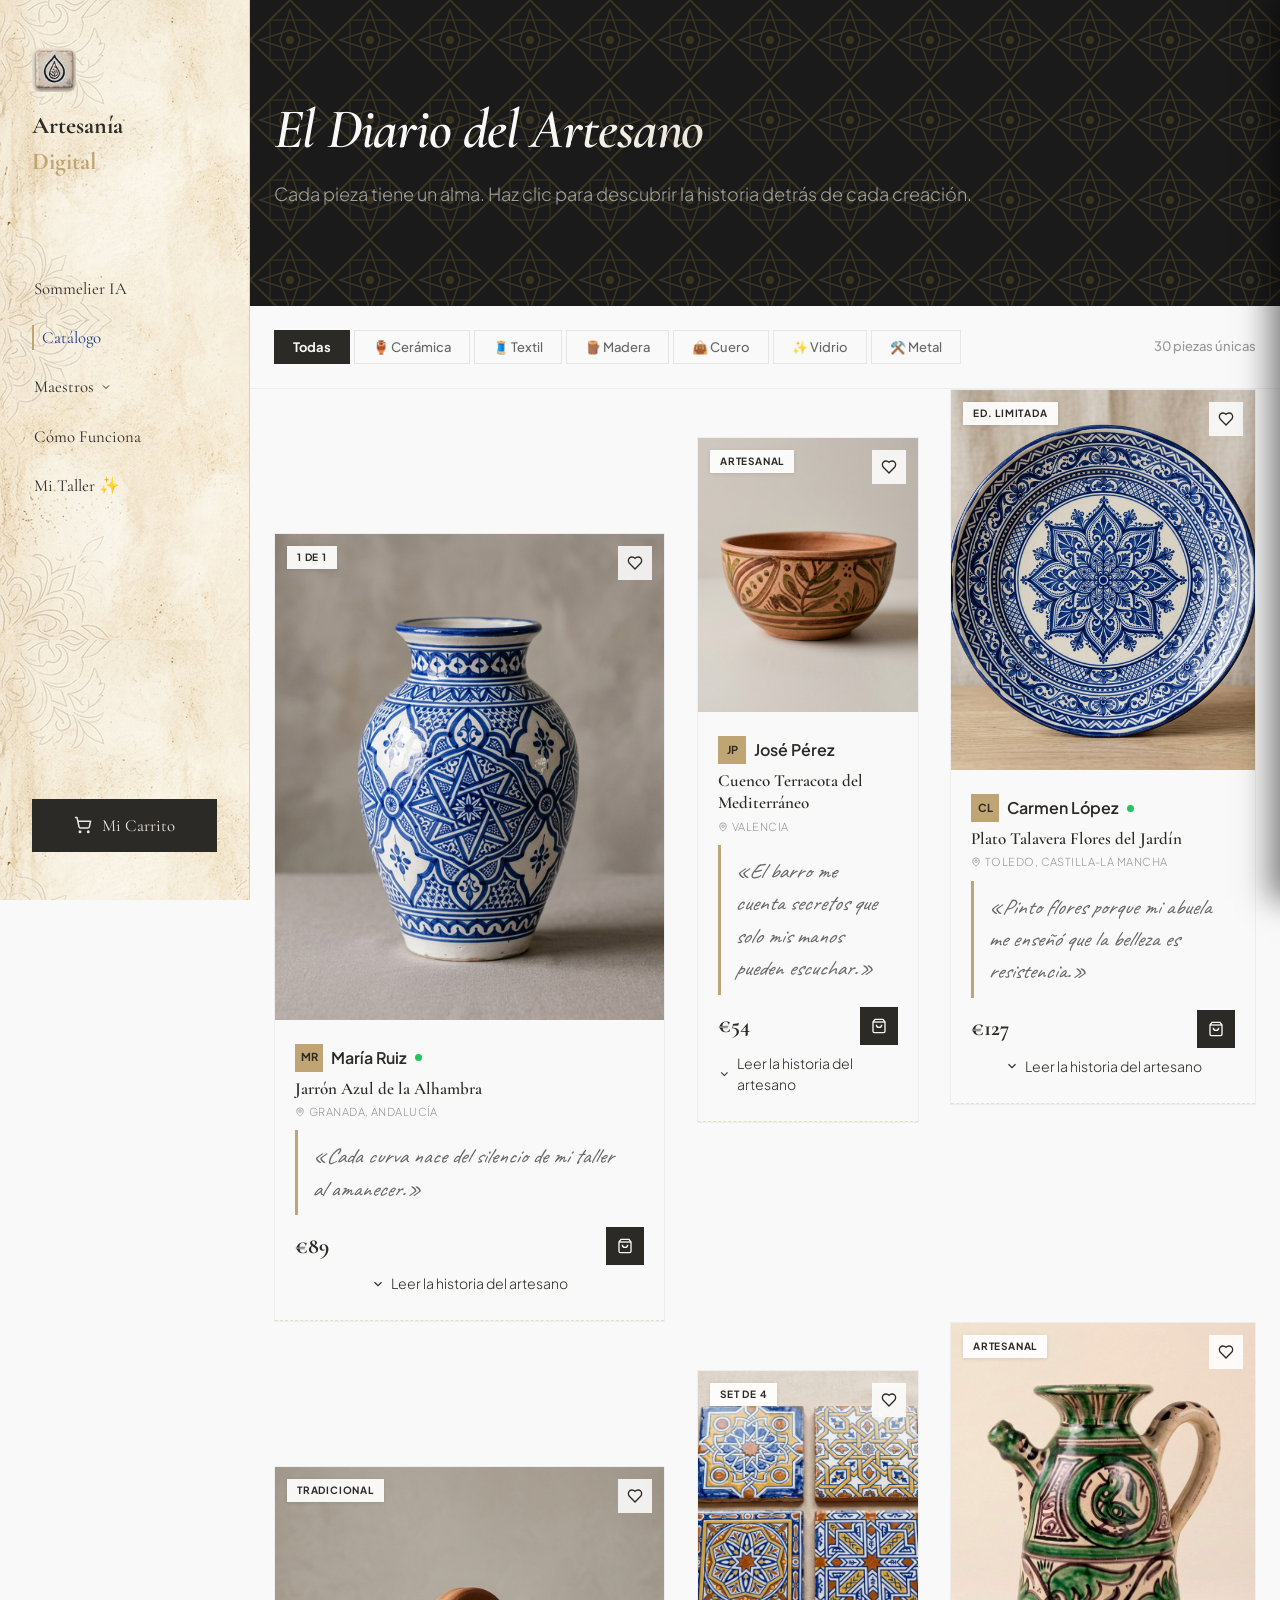
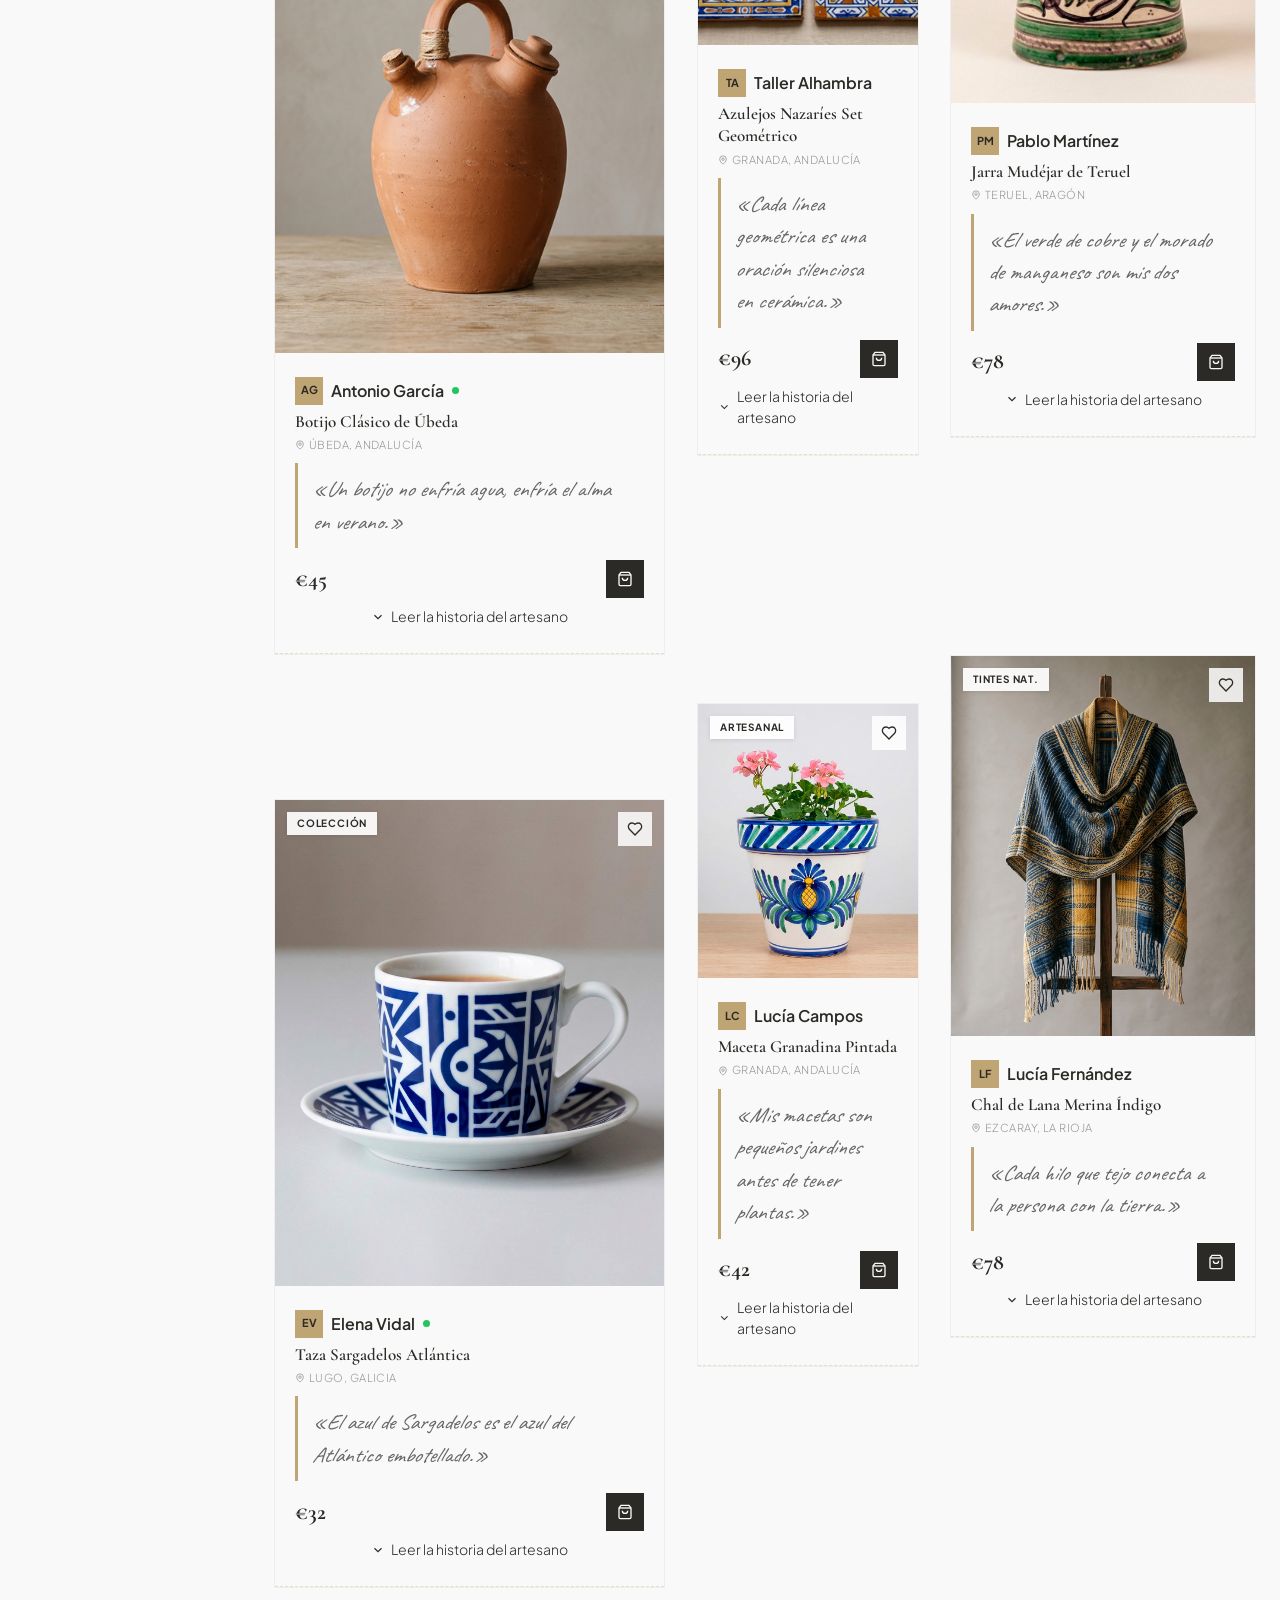
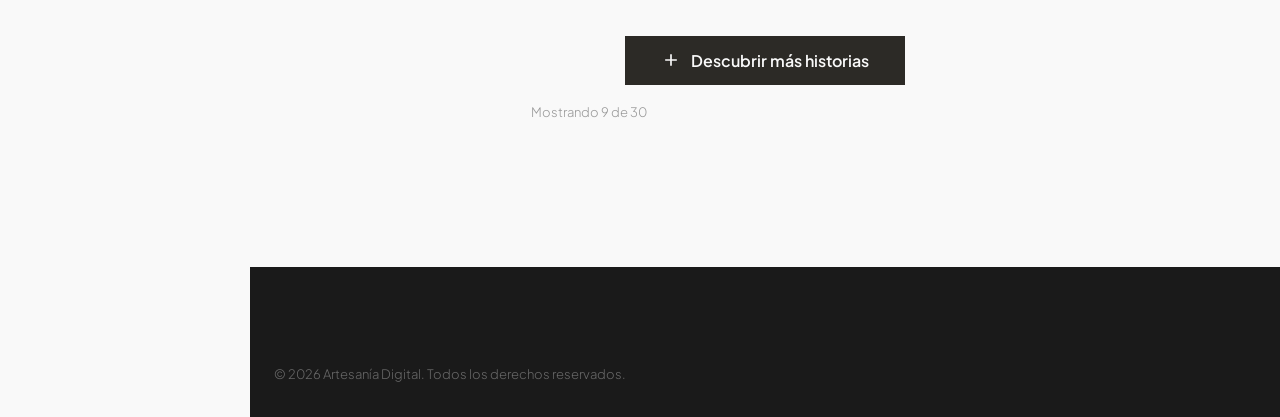
==== catalog.html @ 455beb88 "Add Artisan Dashboard, Profile Pages, and Dynamic Product Creation" ====
<!DOCTYPE html>
<html lang="es">

<head>
    <meta charset="UTF-8">
    <meta name="viewport" content="width=device-width, initial-scale=1.0">
    <title>Catálogo — Artesanía Digital | Cerámica, Textil y Artesanía Española</title>
    <meta name="description"
        content="Explora nuestra colección de artesanía española auténtica. Filtra por región, material o escenario de vida. Cada pieza es única.">
    <link rel="preconnect" href="https://fonts.googleapis.com">
    <link rel="preconnect" href="https://fonts.gstatic.com" crossorigin>
    <link
        href="https://fonts.googleapis.com/css2?family=Caveat:wght@400;500;600;700&family=Playfair+Display:ital,wght@0,400;0,600;0,700;1,400&family=Inter:wght@300;400;500;600;700&display=swap"
        rel="stylesheet">
    <link rel="stylesheet" href="styles.css">
    <link rel="stylesheet" href="catalog.css">
</head>

<body>

    <!-- SIDEBAR NAV -->
    <aside class="sidebar-nav" id="navbar">

        <a href="index.html" class="sidebar-logo" aria-label="Artesanía Digital Home">
            <span class="logo-icon">
                <img src="assets/images/logo-ceramic-tile.jpg" alt="Artesanía Digital Logo"
                    style="width: 100%; height: 100%; object-fit: cover; border-radius: 8px;">
            </span>
            <span class="logo-text">Artesanía <br><span class="logo-accent">Digital</span></span>
        </a>

        <div class="sidebar-links" id="navLinks">
            <a href="index.html#sommelier">Sommelier IA</a>
            <a href="catalog.html" class="active-link">Catálogo</a>
            <div class="sidebar-dropdown">
                <a href="index.html#maestros" onclick="this.parentElement.classList.toggle('open'); return false;">
                    Maestros
                    <svg class="dropdown-arrow" viewBox="0 0 24 24" fill="none" stroke="currentColor" stroke-width="2">
                        <polyline points="6 9 12 15 18 9" />
                    </svg>
                </a>
                <div class="sidebar-sub-links">
                    <a href="catalog.html?cat=ceramica">🏺 Cerámica</a>
                    <a href="catalog.html?cat=textil">🧶 Textil</a>
                    <a href="catalog.html?cat=madera">🪵 Madera</a>
                    <a href="catalog.html?cat=cuero">👜 Cuero</a>
                    <a href="catalog.html?cat=vidrio">🥂 Vidrio</a>
                    <a href="catalog.html?cat=metal">⚒️ Metal</a>
                    <a href="index.html#maestros">Ver Todos</a>
                </div>
            </div>
            <a href="index.html#how-it-works">Cómo Funciona</a>
            <a href="artesano.html">Mi Taller ✨</a>
        </div>

        <div class="sidebar-footer">
            <a href="#" class="nav-cta" id="cartToggleBtn">
                <svg width="18" height="18" viewBox="0 0 24 24" fill="none" stroke="currentColor" stroke-width="2"
                    stroke-linecap="round" stroke-linejoin="round">
                    <circle cx="8" cy="21" r="1"></circle>
                    <circle cx="19" cy="21" r="1"></circle>
                    <path d="M2.05 2.05h2l2.66 12.42a2 2 0 0 0 2 1.58h9.78a2 2 0 0 0 1.95-1.57l1.65-7.43H5.12"></path>
                </svg>
                <span>Mi Carrito</span>
            </a>
        </div>

        <button class="menu-toggle" id="menuToggle" aria-label="Abrir menú">
            <span></span>
            <span></span>
            <span></span>
        </button>
    </aside>

    <main class="content-wrapper">

        <!-- CATALOG HERO -->
        <section class="catalog-hero">
            <!-- Andalusian Geometric Pattern Overlay -->
            <div class="hero-pattern-overlay" aria-hidden="true"
                style="position: absolute; inset: 0; z-index: 0; opacity: 0.15; pointer-events: none;">
                <svg width="100%" height="100%" xmlns="http://www.w3.org/2000/svg">
                    <defs>
                        <pattern id="mudejarPattern" x="0" y="0" width="80" height="80" patternUnits="userSpaceOnUse">
                            <path d="M40 0 L80 40 L40 80 L0 40 Z" fill="none" stroke="#F2C94C" stroke-width="2" />
                            <path d="M20 20 L60 20 L60 60 L20 60 Z" fill="none" stroke="#F2C94C" stroke-width="1" />
                            <polygon points="40,10 50,40 40,70 30,40" fill="none" stroke="#F2C94C" stroke-width="1.5" />
                            <polygon points="10,40 40,50 70,40 40,30" fill="none" stroke="#F2C94C" stroke-width="1.5" />
                            <circle cx="40" cy="40" r="4" fill="#F2C94C" />
                        </pattern>
                    </defs>
                    <rect width="100%" height="100%" fill="url(#mudejarPattern)" />
                </svg>
            </div>
            <div class="container" style="position: relative; z-index: 1;">
                <h1 class="animated-gradient-text">El Diario del <span class="text-accent">Artesano</span></h1>
                <p class="catalog-hero-sub">Cada pieza tiene un alma. Haz clic para descubrir la historia detrás de cada
                    creación.</p>
            </div>
        </section>

        <!-- FILTER BAR -->
        <section class="filter-section">
            <div class="container">
                <div class="filter-bar" id="filterBar">
                    <div class="filter-chips" id="filterChips">
                        <button class="filter-chip active" data-filter="all">Todas</button>
                        <button class="filter-chip" data-filter="ceramica">🏺 Cerámica</button>
                        <button class="filter-chip" data-filter="textil">🧵 Textil</button>
                        <button class="filter-chip" data-filter="madera">🪵 Madera</button>
                        <button class="filter-chip" data-filter="cuero">👜 Cuero</button>
                        <button class="filter-chip" data-filter="vidrio">✨ Vidrio</button>
                        <button class="filter-chip" data-filter="metal">⚒️ Metal</button>
                    </div>
                    <div class="result-count" id="resultCount">30 piezas únicas</div>
                </div>
            </div>
        </section>

        <!-- JOURNAL GRID -->
        <section class="journal-section">
            <div class="container">
                <div class="journal-grid" id="journalGrid">
                    <!-- Cards are injected by catalog.js -->
                </div>

                <!-- LOAD MORE -->
                <div class="load-more-wrap" id="loadMoreWrap">
                    <button class="load-more-btn" id="loadMoreBtn">
                        <svg width="20" height="20" viewBox="0 0 24 24" fill="none" stroke="currentColor"
                            stroke-width="2">
                            <path d="M12 5v14M5 12h14" />
                        </svg>
                        Descubrir más historias
                    </button>
                    <p class="load-more-count" id="loadMoreCount">Mostrando 9 de 30</p>
                </div>
            </div>
        </section>

        <!-- FOOTER -->
        <footer class="footer">
            <div class="container">
                <div class="footer-bottom" style="padding-top:0; border-top:none;">
                    <p>&copy; 2026 Artesanía Digital. Todos los derechos reservados.</p>
                </div>
        </footer>

    </main>

    <!-- ============================================================
       CART SIDE DRAWER ("La Galería Personal")
       ============================================================ -->
    <div class="cart-overlay" id="cartOverlay"></div>
    <aside class="cart-drawer" id="cartDrawer" aria-label="Mi Colección">
        <div class="cart-header">
            <h2>Mi Colección</h2>
            <button class="cart-close" id="cartClose" aria-label="Cerrar carrito">&times;</button>
        </div>

        <div class="cart-body">
            <ul class="cart-items" id="cartItems">
                <!-- Items injected here -->
            </ul>
        </div>

        <div class="cart-footer">
            <div class="ia-recommendation" id="cartIA">
                <span class="ia-placeholder">Sommelier IA analiza tu colección...</span>
            </div>
            <button class="btn btn-marble marble-dark btn-checkout">
                Finalizar Selección
            </button>
        </div>
    </aside>

    <script src="data.js"></script>
    <script src="script.js"></script>
    <script src="catalog.js"></script>
    <script src="cart.js"></script>
</body>

</html>
---- styles.css ----
/* ============================================================
   ARTESANÍA DIGITAL — Design System (UI/UX Pro Max Methodology)
   Style: Luxury/Premium + Glassmorphism
   Colors: E-commerce Luxury (#1C1917 + #CA8A04 Gold)
   Typography: Playfair Display (Headings) + Inter (Body)
   ============================================================ */

/* --- Google Fonts Import --- */
@import url('https://fonts.googleapis.com/css2?family=Cormorant+Garamond:wght@400;600;700&family=Plus+Jakarta+Sans:wght@300;400;500;600&display=swap');

/* --- Design System Variables --- */
:root {
  /* Colors — Albero & Digital Palette */
  --color-primary: #2C2A26;
  /* Deep Charcoal */
  --color-primary-light: #3D3A35;
  --color-secondary: #E5E5E5;
  /* Stone Grey equivalent */
  --color-accent: #BFA573;
  /* Albero Gold */
  --color-accent-hover: #A88F5E;
  --color-accent-light: rgba(191, 165, 115, 0.15);
  --color-bg: #F9F9F9;
  /* Cloud White */
  --color-bg-warm: #F4F1EA;
  --color-bg-sidebar: #EBE6DC;
  --color-bg-dark: #1A1A1A;
  --color-text: #1A1A1A;
  --color-text-muted: #666666;
  --color-text-light: #999999;
  --color-text-on-dark: #F9F9F9;
  --color-border: #E5E5E5;
  --color-border-light: #EEEEEE;
  --color-success: #059669;
  --color-error: #DC2626;

  /* Glassmorphism Tokens */
  --glass-bg: rgba(255, 255, 255, 0.75);
  --glass-bg-dark: rgba(28, 25, 23, 0.85);
  --glass-blur: 20px;
  --glass-border: 1px solid rgba(255, 255, 255, 0.25);

  /* Typography — Dialog of Eras */
  --font-heading: 'Cormorant Garamond', serif;
  --font-body: 'Plus Jakarta Sans', sans-serif;
  --font-script: 'Caveat', cursive;

  /* Spacing Scale (8px base) */
  --space-xs: 0.25rem;
  /* 4px */
  --space-sm: 0.5rem;
  /* 8px */
  --space-md: 1rem;
  /* 16px */
  --space-lg: 1.5rem;
  /* 24px */
  --space-xl: 2rem;
  /* 32px */
  --space-2xl: 3rem;
  /* 48px */
  --space-3xl: 4rem;
  /* 64px */
  --space-4xl: 6rem;
  /* 96px */

  /* Border Radius - Sharp Corners */
  --radius-sm: 0;
  --radius-md: 0;
  --radius-lg: 0;
  --radius-xl: 0;
  --radius-full: 0;

  /* Shadows - Levitation */
  --shadow-sm: 0 4px 10px rgba(0, 0, 0, 0.02);
  --shadow-md: 0 10px 30px rgba(0, 0, 0, 0.05);
  --shadow-lg: 0 20px 50px rgba(0, 0, 0, 0.08);
  /* Cloud levitation */
  --shadow-xl: 0 30px 80px rgba(0, 0, 0, 0.12);
  --shadow-gold: 0 10px 30px rgba(242, 201, 76, 0.2);

  /* Transitions — UUPM: 150-300ms */
  --transition-fast: 150ms cubic-bezier(0.4, 0, 0.2, 1);
  --transition-base: 250ms cubic-bezier(0.4, 0, 0.2, 1);
  --transition-slow: 400ms cubic-bezier(0.4, 0, 0.2, 1);

  /* Z-Index Scale — UUPM: 10, 20, 30, 50 */
  --z-base: 1;
  --z-dropdown: 10;
  --z-sticky: 20;
  --z-overlay: 30;
  --z-modal: 50;

  /* Layout */
  --max-width: 1400px;
  /* Wider for asymmetrical grids */
  --sidebar-width: 250px;
  --navbar-height: 0px;
  /* Switched to sidebar */
}

/* --- CSS Reset & Base --- */
*,
*::before,
*::after {
  margin: 0;
  padding: 0;
  box-sizing: border-box;
}

html {
  scroll-behavior: smooth;
  -webkit-text-size-adjust: 100%;
  font-size: 16px;
}

body {
  font-family: var(--font-body);
  font-weight: 300;
  /* Light text weight */
  line-height: 1.5;
  color: var(--color-text);
  background-color: var(--color-bg);
  -webkit-font-smoothing: antialiased;
  -moz-osx-font-smoothing: grayscale;
  overflow-x: hidden;

  /* Sidebar grid structure */
  display: grid;
  grid-template-columns: var(--sidebar-width) 1fr;
  min-height: 100vh;
}

@media (max-width: 1024px) {
  body {
    display: block;
    /* Stack on mobile, remove grid */
  }
}

img {
  max-width: 100%;
  height: auto;
  display: block;
}

a {
  text-decoration: none;
  color: inherit;
  transition: color var(--transition-fast);
}

button {
  cursor: pointer;
  border: none;
  background: none;
  font-family: inherit;
  font-size: inherit;
}

ul,
ol {
  list-style: none;
}

/* --- Typography Hierarchy --- */
h1,
h2,
h3,
h4,
h5,
h6 {
  font-family: var(--font-heading);
  font-weight: 600;
  line-height: 1.2;
  color: var(--color-primary);
}

h1 {
  font-size: clamp(2.5rem, 5vw + 1rem, 4.5rem);
  letter-spacing: -0.02em;
}

h2 {
  font-size: clamp(1.875rem, 3vw + 0.5rem, 3rem);
  letter-spacing: -0.01em;
}

h3 {
  font-size: clamp(1.25rem, 2vw + 0.25rem, 1.75rem);
}

h4 {
  font-size: 1.25rem;
}

p {
  line-height: 1.7;
  max-width: 70ch;
  /* UUPM: Limit to 65-75 characters per line */
}

.text-muted {
  color: var(--color-text-muted);
}

.text-accent {
  color: var(--color-accent);
}

/* --- Utility Classes --- */
.container {
  width: 100%;
  max-width: var(--max-width);
  margin: 0 auto;
  padding: 0 var(--space-lg);
}

.section {
  padding: var(--space-4xl) 0;
}

.section-header {
  text-align: center;
  margin-bottom: var(--space-3xl);
}

.section-header h2 {
  margin-bottom: var(--space-md);
}

.section-header p {
  margin: 0 auto;
  color: var(--color-text-muted);
  font-size: 1.125rem;
}

.gold-line {
  display: block;
  width: 60px;
  height: 3px;
  background: linear-gradient(90deg, var(--color-accent), var(--color-accent-hover));
  margin: var(--space-md) auto;
  border-radius: var(--radius-full);
}

/* ============================================================
   SIDEBAR NAV — Vertical Layout + Azulejo Pattern
   ============================================================ */
.sidebar-nav {
  position: sticky;
  top: 0;
  height: 100vh;
  z-index: var(--z-sticky);
  background: #EDE8DF url('assets/images/sidebar-bg-notline.png') repeat left top;
  background-size: auto;
  /* natural tile size without stretching */
  border-right: 1px solid #D8D0C4;
  padding: var(--space-2xl) var(--space-xl);
  display: flex;
  flex-direction: column;
  align-items: flex-start;
  overflow-y: auto;
  overflow-x: hidden;
}

@media (max-width: 1024px) {
  .sidebar-nav {
    position: relative;
    height: auto;
    width: 100%;
    border-right: none;
    border-bottom: 1px solid var(--color-border);
    flex-direction: row;
    align-items: center;
    justify-content: space-between;
    padding: var(--space-md) var(--space-xl);
    z-index: var(--z-sticky);
  }
}

.content-wrapper {
  /* No margin needed because body uses CSS Grid */
  padding: 0;
  width: 100%;
}


.sidebar-logo {
  display: flex;
  flex-direction: column;
  align-items: flex-start;
  gap: var(--space-md);
  font-family: var(--font-heading);
  font-size: 1.5rem;
  font-weight: 700;
  color: var(--color-primary);
  margin-bottom: var(--space-4xl);
  text-decoration: none;
  z-index: 2;
}

.sidebar-logo .logo-icon {
  display: flex-shrink-0;
  width: 44px;
  height: 44px;
  display: flex;
  align-items: center;
  justify-content: center;
  color: var(--color-primary);
}

.sidebar-logo .logo-accent {
  color: var(--color-accent);
}

.sidebar-links {
  display: flex;
  flex-direction: column;
  gap: var(--space-lg);
  width: 100%;
  flex: 1;
  z-index: 2;
}

@media (max-width: 1024px) {
  .sidebar-logo {
    margin-bottom: 0;
    flex-direction: row;
    align-items: center;
    font-size: 1.25rem;
  }

  .sidebar-logo .logo-icon {
    width: 36px;
    height: 36px;
  }

  .sidebar-logo .logo-text br {
    display: none;
  }

  .sidebar-links {
    display: none;
    /* Hide on mobile initially */
  }

  .sidebar-footer {
    display: none;
    /* Hide on mobile initially */
  }
}

.sidebar-links a {
  font-family: var(--font-heading);
  font-size: 1.05rem;
  font-weight: 400;
  color: #2C2A26;
  text-decoration: none;
  transition: color var(--transition-base), padding-left var(--transition-fast);
  padding-left: 0;
  border-left: 2px solid transparent;
}

.sidebar-links a:hover,
.sidebar-links a.active-link {
  color: var(--color-primary);
  padding-left: var(--space-sm);
  border-left-color: var(--color-accent);
}

.sidebar-footer {
  width: 100%;
  margin-top: var(--space-2xl);
  z-index: 2;
}

/* Nav CTA */
.nav-cta {
  display: flex !important;
  align-items: center;
  justify-content: center;
  gap: 10px;
  background: #2C2A26 !important;
  color: #EDE8DF !important;
  padding: 14px 22px !important;
  font-family: var(--font-heading);
  font-weight: 400;
  font-size: 1.05rem;
  width: 100%;
  border-radius: 0 !important;
  border: none;
  transition: background var(--transition-fast) !important;
}

.nav-cta:hover {
  background: #3D3A35 !important;
}

/* Mobile Menu Toggle */
.menu-toggle {
  display: none;
  flex-direction: column;
  gap: 5px;
  cursor: pointer;
  padding: var(--space-sm);
}

.menu-toggle span {
  display: block;
  width: 24px;
  height: 2px;
  background: var(--color-primary);
  border-radius: var(--radius-full);
  transition: transform var(--transition-fast), opacity var(--transition-fast);
}

/* ============================================================
   HERO SECTION — Immersive & Premium
   ============================================================ */
.hero {
  position: relative;
  min-height: 100vh;
  display: flex;
  align-items: center;
  justify-content: center;
  overflow: hidden;
  /* Remove old navbar padding */
  padding-top: var(--space-4xl);
  padding-bottom: var(--space-4xl);
}

.hero-bg {
  position: absolute;
  inset: 0;
  z-index: -2;
}

.hero-bg img {
  width: 100%;
  height: 100%;
  object-fit: cover;
  filter: brightness(0.35);
}

.hero-overlay {
  position: absolute;
  inset: 0;
  z-index: -1;
  background: linear-gradient(160deg,
      rgba(12, 10, 9, 0.7) 0%,
      rgba(28, 25, 23, 0.4) 50%,
      rgba(202, 138, 4, 0.15) 100%);
}

.hero-content {
  text-align: center;
  max-width: 800px;
  padding: 0 var(--space-lg);
  animation: heroFadeIn 1.2s ease-out;
}

.hero-badge {
  display: inline-flex;
  align-items: center;
  gap: var(--space-sm);
  background: rgba(191, 165, 115, 0.85);
  border: 1px solid rgba(191, 165, 115, 0.6);
  color: #1A1A1A;
  padding: 6px 16px;
  border-radius: 0;
  font-family: var(--font-heading);
  font-size: 0.8125rem;
  font-weight: 600;
  text-transform: uppercase;
  letter-spacing: 0.08em;
  margin-bottom: var(--space-xl);
  backdrop-filter: blur(8px);
}

.hero-badge svg {
  width: 12px;
  height: 12px;
  color: #1A1A1A;
}

.hero h1 {
  color: var(--color-text-on-dark);
  margin-bottom: var(--space-lg);
  font-style: italic;
}

.hero h1 .accent {
  color: var(--color-accent);
  font-style: italic;
  font-weight: 700;
}

.hero-subtitle {
  color: rgba(250, 250, 249, 0.75);
  font-family: var(--font-heading);
  font-size: 1.2rem;
  font-weight: 400;
  max-width: 600px;
  margin: 0 auto var(--space-2xl);
  line-height: 1.7;
}

.hero-actions {
  display: flex;
  align-items: center;
  justify-content: center;
  gap: var(--space-md);
  flex-wrap: wrap;
}

/* Buttons */
.btn {
  display: inline-flex;
  align-items: center;
  gap: var(--space-sm);
  font-family: var(--font-body);
  font-weight: 600;
  font-size: 1rem;
  padding: var(--space-md) var(--space-xl);
  border-radius: 0;
  transition: all var(--transition-base);
  cursor: pointer;
  border: none;
  min-height: 48px;
  /* UUPM: 44px+ touch targets */
}

.btn svg {
  width: 20px;
  height: 20px;
  transition: transform var(--transition-fast);
}

.btn-primary {
  background: linear-gradient(135deg, #C9A96E, #B8953E);
  color: #1A1A1A;
  font-family: var(--font-heading);
  box-shadow: 0 6px 20px rgba(191, 165, 115, 0.35);
  border: 1px solid rgba(191, 165, 115, 0.5);
}

.btn-primary:hover {
  transform: translateY(-2px);
  box-shadow: 0 10px 30px rgba(191, 165, 115, 0.45);
}

.btn-primary:hover svg {
  transform: translateX(3px);
}

.btn-outline {
  background: transparent;
  color: #FAFAF9;
  font-family: var(--font-heading);
  border: 1.5px solid rgba(250, 250, 249, 0.35);
  backdrop-filter: blur(4px);
}

.btn-outline:hover {
  background: rgba(250, 250, 249, 0.08);
  border-color: rgba(250, 250, 249, 0.6);
  transform: translateY(-2px);
}

.btn-dark {
  background: var(--color-primary);
  color: var(--color-text-on-dark);
}

.btn-dark:hover {
  background: var(--color-primary-light);
  transform: translateY(-2px);
  box-shadow: var(--shadow-lg);
}

/* Hero scroll indicator */
.hero-scroll {
  position: absolute;
  bottom: var(--space-xl);
  left: 50%;
  transform: translateX(-50%);
  display: flex;
  flex-direction: column;
  align-items: center;
  gap: var(--space-sm);
  z-index: 10;
}

.hero-scroll-label {
  color: rgba(255, 255, 255, 0.7);
  font-family: var(--font-heading);
  font-size: 0.8rem;
  font-weight: 600;
  text-transform: uppercase;
  letter-spacing: 0.15em;
  border: 1px solid rgba(255, 255, 255, 0.25);
  padding: 6px 18px;
  background: rgba(0, 0, 0, 0.25);
  backdrop-filter: blur(4px);
}

.hero-scroll .scroll-line {
  width: 1px;
  height: 30px;
  background: linear-gradient(to bottom, rgba(191, 165, 115, 0.6), transparent);
}

@keyframes heroFadeIn {
  from {
    opacity: 0;
    transform: translateY(30px);
  }

  to {
    opacity: 1;
    transform: translateY(0);
  }
}

@keyframes bounceDown {

  0%,
  100% {
    transform: translateX(-50%) translateY(0);
  }

  50% {
    transform: translateX(-50%) translateY(8px);
  }
}

/* ============================================================
   AI SOMMELIER SECTION — The Magic Search
   ============================================================ */
.sommelier {
  background: var(--color-bg-dark);
  position: relative;
  overflow: hidden;
}

.sommelier::before {
  content: '';
  position: absolute;
  top: -200px;
  right: -200px;
  width: 600px;
  height: 600px;
  background: radial-gradient(circle, rgba(202, 138, 4, 0.08) 0%, transparent 70%);
  pointer-events: none;
}

.sommelier .section-header h2 {
  color: var(--color-text-on-dark);
}

.sommelier .section-header p {
  color: rgba(250, 250, 249, 0.6);
}

.sommelier .gold-line {
  background: linear-gradient(90deg, var(--color-accent), transparent);
}

.sommelier-demo {
  max-width: 700px;
  margin: 0 auto;
}

.chat-container {
  background: var(--glass-bg-dark);
  backdrop-filter: blur(var(--glass-blur));
  -webkit-backdrop-filter: blur(var(--glass-blur));
  border: 1px solid rgba(255, 255, 255, 0.08);
  border-radius: 0;
  padding: var(--space-xl);
  box-shadow: var(--shadow-xl);
}

.chat-messages {
  min-height: 220px;
  margin-bottom: var(--space-lg);
  display: flex;
  flex-direction: column;
  gap: var(--space-md);
}

.chat-message {
  display: flex;
  gap: var(--space-md);
  align-items: flex-start;
  opacity: 0;
  transform: translateY(10px);
  animation: chatMsgIn 0.5s ease-out forwards;
}

.chat-message:nth-child(2) {
  animation-delay: 0.8s;
}

.chat-message:nth-child(3) {
  animation-delay: 1.6s;
}

.chat-avatar {
  width: 36px;
  height: 36px;
  border-radius: 0;
  display: flex;
  align-items: center;
  justify-content: center;
  flex-shrink: 0;
  font-size: 0.8125rem;
  font-weight: 700;
}

.chat-avatar.user {
  background: rgba(202, 138, 4, 0.2);
  color: var(--color-accent);
}

.chat-avatar.ai {
  background: linear-gradient(135deg, var(--color-accent), #D4A017);
  color: var(--color-primary);
}

.chat-bubble {
  background: rgba(255, 255, 255, 0.06);
  border: 1px solid rgba(255, 255, 255, 0.08);
  border-radius: 0;
  padding: var(--space-md) var(--space-lg);
  color: rgba(250, 250, 249, 0.9);
  font-size: 0.9375rem;
  line-height: 1.6;
  max-width: 85%;
}

.chat-bubble.ai-response {
  background: rgba(202, 138, 4, 0.08);
  border-color: rgba(202, 138, 4, 0.15);
}

.chat-input-group {
  display: flex;
  gap: var(--space-sm);
  background: rgba(255, 255, 255, 0.06);
  border: 1px solid rgba(255, 255, 255, 0.1);
  border-radius: 0;
  padding: var(--space-xs);
  transition: border-color var(--transition-fast);
}

.chat-input-group:focus-within {
  border-color: rgba(202, 138, 4, 0.4);
}

.chat-input {
  flex: 1;
  background: none;
  border: none;
  outline: none;
  color: var(--color-text-on-dark);
  font-family: var(--font-body);
  font-size: 0.9375rem;
  padding: var(--space-md) var(--space-md);
}

.chat-input::placeholder {
  color: rgba(250, 250, 249, 0.35);
}

.chat-send {
  background: linear-gradient(135deg, var(--color-accent), #D4A017);
  color: var(--color-primary);
  width: 48px;
  height: 48px;
  border-radius: 0;
  display: flex;
  align-items: center;
  justify-content: center;
  transition: transform var(--transition-fast), box-shadow var(--transition-fast);
  flex-shrink: 0;
}

.chat-send:hover {
  transform: scale(1.05);
  box-shadow: var(--shadow-gold);
}

.chat-send svg {
  width: 20px;
  height: 20px;
}

@keyframes chatMsgIn {
  to {
    opacity: 1;
    transform: translateY(0);
  }
}

/* Sommelier Suggestions */
.sommelier-suggestions {
  display: flex;
  flex-wrap: wrap;
  gap: var(--space-sm);
  margin-top: var(--space-lg);
  justify-content: center;
}

.suggestion-chip {
  background: rgba(255, 255, 255, 0.06);
  border: 1px solid rgba(255, 255, 255, 0.1);
  color: rgba(250, 250, 249, 0.7);
  padding: var(--space-sm) var(--space-md);
  border-radius: 0;
  font-size: 0.8125rem;
  cursor: pointer;
  transition: all var(--transition-fast);
}

.suggestion-chip:hover {
  background: rgba(202, 138, 4, 0.15);
  border-color: rgba(202, 138, 4, 0.3);
  color: var(--color-accent);
}

/* ============================================================
   CATALOG / PRODUCTS SECTION
   ============================================================ */
.catalog {
  background: var(--color-bg);
}

.catalog-grid {
  display: grid;
  grid-template-columns: repeat(12, 1fr);
  gap: var(--space-2xl) var(--space-xl);
  align-items: start;
}

.product-card {
  background: #fff;
  border-radius: 0;
  overflow: hidden;
  border: 1px solid var(--color-border-light);
  transition: transform var(--transition-base), box-shadow var(--transition-base);
  cursor: pointer;
  /* Asymmetric spanning logic: baseline spanning */
  grid-column: span 4;
}

/* Create asymmetrical overlaps and alignments for the grid */
.product-card:nth-child(3n + 1) {
  grid-column: span 5;
  margin-top: var(--space-4xl);
  /* push down */
}

.product-card:nth-child(3n + 2) {
  grid-column: span 3;
}

.product-card:nth-child(3n) {
  grid-column: span 4;
  margin-top: calc(var(--space-4xl) * -0.5);
  /* pull up slightly to overlap implicitly by alignment */
}

@media (max-width: 1024px) {

  .product-card,
  .product-card:nth-child(3n + 1),
  .product-card:nth-child(3n + 2),
  .product-card:nth-child(3n) {
    grid-column: span 6;
    margin-top: 0;
  }
}

@media (max-width: 768px) {

  .product-card,
  .product-card:nth-child(3n + 1),
  .product-card:nth-child(3n + 2),
  .product-card:nth-child(3n) {
    grid-column: span 12;
  }
}

.product-card:hover {
  transform: translateY(-8px);
  box-shadow: var(--shadow-xl);
}

.product-card-image {
  position: relative;
  width: 100%;
  aspect-ratio: 4/5;
  overflow: hidden;
  background: var(--color-bg-warm);
}

.product-card-image img {
  width: 100%;
  height: 100%;
  object-fit: cover;
  transition: transform var(--transition-slow);
}

.product-card:hover .product-card-image img {
  transform: scale(1.05);
}

.product-badge {
  position: absolute;
  top: var(--space-md);
  left: var(--space-md);
  background: var(--glass-bg);
  backdrop-filter: blur(10px);
  -webkit-backdrop-filter: blur(10px);
  padding: var(--space-xs) var(--space-sm);
  border-radius: 0;
  font-size: 0.75rem;
  font-weight: 600;
  color: var(--color-primary);
  border: 1px solid rgba(255, 255, 255, 0.3);
}

.product-wishlist {
  position: absolute;
  top: var(--space-md);
  right: var(--space-md);
  width: 40px;
  height: 40px;
  background: var(--glass-bg);
  backdrop-filter: blur(10px);
  -webkit-backdrop-filter: blur(10px);
  border: 1px solid rgba(255, 255, 255, 0.3);
  border-radius: 0;
  display: flex;
  align-items: center;
  justify-content: center;
  cursor: pointer;
  transition: all var(--transition-fast);
}

.product-wishlist:hover {
  background: var(--color-accent);
}

.product-wishlist:hover svg {
  color: white;
}

.product-wishlist svg {
  width: 18px;
  height: 18px;
  color: var(--color-primary);
  transition: color var(--transition-fast);
}

.product-card-body {
  padding: var(--space-lg);
}

.product-artisan {
  display: flex;
  align-items: center;
  gap: var(--space-sm);
  margin-bottom: var(--space-sm);
}

.product-artisan-avatar {
  width: 24px;
  height: 24px;
  border-radius: 0;
  background: var(--color-accent);
  display: flex;
  align-items: center;
  justify-content: center;
  font-size: 0.625rem;
  color: var(--color-primary);
  font-weight: 700;
}

.product-artisan-name {
  font-family: var(--font-script);
  font-size: 1.25rem;
  font-weight: 500;
  color: var(--color-text-muted);
}

.product-artisan-verified {
  width: 14px;
  height: 14px;
  color: var(--color-accent);
}

.product-card h3 {
  font-size: 1.125rem;
  margin-bottom: var(--space-xs);
  line-height: 1.3;
}

.product-region {
  display: flex;
  align-items: center;
  gap: var(--space-xs);
  font-size: 0.8125rem;
  color: var(--color-text-muted);
  margin-bottom: var(--space-md);
}

.product-region svg {
  width: 14px;
  height: 14px;
  color: var(--color-accent);
}

.product-card-footer {
  display: flex;
  align-items: center;
  justify-content: space-between;
  padding-top: var(--space-md);
  border-top: 1px solid var(--color-border-light);
}

.product-price {
  font-family: var(--font-heading);
  font-size: 1.375rem;
  font-weight: 700;
  color: var(--color-primary);
}

.product-price .currency {
  font-size: 0.875rem;
  font-weight: 500;
  color: var(--color-text-muted);
}

.btn-add-cart {
  background: var(--color-primary);
  color: var(--color-text-on-dark);
  padding: var(--space-sm) var(--space-md);
  border-radius: 0;
  font-size: 0.8125rem;
  font-weight: 600;
  display: flex;
  align-items: center;
  gap: var(--space-xs);
  transition: all var(--transition-fast);
  min-height: 44px;
  cursor: pointer;
}

.btn-add-cart:hover {
  background: var(--color-accent);
  color: var(--color-primary);
  box-shadow: var(--shadow-gold);
}

.btn-add-cart svg {
  width: 16px;
  height: 16px;
}

/* ============================================================
   ARTISANS / MAKERS SECTION
   ============================================================ */
.artisans {
  background: var(--color-bg-warm);
  position: relative;
}

.artisans-grid {
  display: grid;
  grid-template-columns: 1fr 1fr;
  gap: var(--space-3xl);
  align-items: center;
}

.artisans-image {
  position: relative;
  border-radius: 0;
  overflow: hidden;
  box-shadow: var(--shadow-xl);
}

.artisans-image img {
  width: 100%;
  height: 500px;
  object-fit: cover;
}

.artisans-image-overlay {
  position: absolute;
  bottom: 0;
  left: 0;
  right: 0;
  padding: var(--space-xl);
  background: linear-gradient(to top, rgba(12, 10, 9, 0.8), transparent);
}

.artisans-image-overlay p {
  color: rgba(250, 250, 249, 0.9);
  font-style: italic;
  font-family: var(--font-heading);
  font-size: 1.125rem;
}

.artisans-content h2 {
  margin-bottom: var(--space-lg);
}

.artisans-content .gold-line {
  margin: var(--space-md) 0;
}

.artisans-content>p {
  color: var(--color-text-muted);
  font-size: 1.0625rem;
  margin-bottom: var(--space-2xl);
}

.artisan-features {
  display: flex;
  flex-direction: column;
  gap: var(--space-lg);
  margin-bottom: var(--space-2xl);
}

.feature-item {
  display: flex;
  gap: var(--space-md);
  align-items: flex-start;
}

.feature-icon {
  width: 48px;
  height: 48px;
  background: rgba(202, 138, 4, 0.1);
  border-radius: var(--radius-md);
  display: flex;
  align-items: center;
  justify-content: center;
  flex-shrink: 0;
}

.feature-icon svg {
  width: 24px;
  height: 24px;
  color: var(--color-accent);
}

.feature-text h4 {
  font-family: var(--font-body);
  font-weight: 600;
  margin-bottom: var(--space-xs);
}

.feature-text p {
  color: var(--color-text-muted);
  font-size: 0.9375rem;
  line-height: 1.5;
}

/* ============================================================
   HOW IT WORKS — Steps
   ============================================================ */
.how-it-works {
  background: var(--color-bg);
}

.steps-grid {
  display: grid;
  grid-template-columns: repeat(3, 1fr);
  gap: var(--space-xl);
  counter-reset: step;
}

.step-card {
  background: #fff;
  border: 1px solid var(--color-border-light);
  border-radius: var(--radius-lg);
  padding: var(--space-2xl);
  text-align: center;
  position: relative;
  transition: transform var(--transition-base), box-shadow var(--transition-base);
  cursor: pointer;
}

.step-card:hover {
  transform: translateY(-4px);
  box-shadow: var(--shadow-md);
}

.step-number {
  width: 56px;
  height: 56px;
  background: linear-gradient(135deg, var(--color-primary), var(--color-primary-light));
  color: var(--color-accent);
  border-radius: var(--radius-full);
  display: flex;
  align-items: center;
  justify-content: center;
  font-family: var(--font-heading);
  font-size: 1.375rem;
  font-weight: 700;
  margin: 0 auto var(--space-lg);
}

.step-card h3 {
  margin-bottom: var(--space-sm);
}

.step-card p {
  color: var(--color-text-muted);
  font-size: 0.9375rem;
  margin: 0 auto;
}

.step-connector {
  display: none;
  /* Hidden on smaller screens, shown via pseudo-elements on larger */
}

/* ============================================================
   FOOTER
   ============================================================ */
.footer {
  background: var(--color-bg-dark);
  color: var(--color-text-on-dark);
  padding: var(--space-4xl) 0 var(--space-xl);
}

.footer-grid {
  display: grid;
  grid-template-columns: 2fr 1fr 1fr 1fr;
  gap: var(--space-3xl);
  margin-bottom: var(--space-3xl);
}

.footer-brand .navbar-logo {
  margin-bottom: var(--space-md);
  font-size: 1.5rem;
}

.footer-brand p {
  color: rgba(250, 250, 249, 0.5);
  font-size: 0.9375rem;
  line-height: 1.6;
}

.footer-col h4 {
  color: var(--color-text-on-dark);
  font-family: var(--font-body);
  font-weight: 600;
  font-size: 0.875rem;
  text-transform: uppercase;
  letter-spacing: 0.08em;
  margin-bottom: var(--space-lg);
}

.footer-col ul {
  display: flex;
  flex-direction: column;
  gap: var(--space-sm);
}

.footer-col a {
  color: rgba(250, 250, 249, 0.5);
  font-size: 0.9375rem;
  transition: color var(--transition-fast);
  cursor: pointer;
}

.footer-col a:hover {
  color: var(--color-accent);
}

.footer-bottom {
  border-top: 1px solid rgba(255, 255, 255, 0.08);
  padding-top: var(--space-xl);
  display: flex;
  justify-content: space-between;
  align-items: center;
}

.footer-bottom p {
  color: rgba(250, 250, 249, 0.35);
  font-size: 0.8125rem;
}

.footer-social {
  display: flex;
  gap: var(--space-md);
}

.footer-social a {
  width: 40px;
  height: 40px;
  background: rgba(255, 255, 255, 0.06);
  border: 1px solid rgba(255, 255, 255, 0.08);
  border-radius: var(--radius-full);
  display: flex;
  align-items: center;
  justify-content: center;
  color: rgba(250, 250, 249, 0.5);
  transition: all var(--transition-fast);
  cursor: pointer;
}

.footer-social a:hover {
  background: var(--color-accent);
  color: var(--color-primary);
  border-color: var(--color-accent);
}

.footer-social svg {
  width: 18px;
  height: 18px;
}

/* ============================================================
   SCROLL REVEAL ANIMATIONS
   ============================================================ */
.reveal {
  opacity: 0;
  transform: translateY(30px);
  transition: opacity 0.8s ease-out, transform 0.8s ease-out;
}

.reveal.visible {
  opacity: 1;
  transform: translateY(0);
}

.reveal-delay-1 {
  transition-delay: 0.1s;
}

.reveal-delay-2 {
  transition-delay: 0.2s;
}

.reveal-delay-3 {
  transition-delay: 0.3s;
}

.reveal-delay-4 {
  transition-delay: 0.4s;
}

/* ============================================================
   PRODUCT PAGE: DESIGN SYSTEM
   ============================================================ */

/* --- Hero Section --- */
.pro-hero {
  padding-top: var(--space-4xl);
  padding-bottom: var(--space-3xl);
}

.pro-hero-grid {
  display: grid;
  grid-template-columns: 1fr 1fr;
  gap: var(--space-3xl);
  align-items: start;
}

/* Gallery & Zoom */
.pro-gallery {
  position: sticky;
  top: var(--space-2xl);
}

.pro-image-zoom-container {
  position: relative;
  width: 100%;
  aspect-ratio: 4/5;
  overflow: hidden;
  background: #F0ECE3;
  border-radius: 4px;
  cursor: crosshair;
}

.pro-main-image {
  width: 100%;
  height: 100%;
  object-fit: cover;
  transition: transform 0.1s ease-out, opacity 0.2s ease;
  /* Fast follow for JS */
  will-change: transform, opacity;
}

.vista-360-badge {
  position: absolute;
  top: 16px;
  right: 16px;
  display: inline-flex;
  align-items: center;
  gap: 8px;
  background: rgba(26, 26, 26, 0.7);
  backdrop-filter: blur(8px);
  color: #fff;
  padding: 8px 16px;
  border-radius: var(--radius-full);
  font-family: var(--font-body);
  font-size: 0.8125rem;
  letter-spacing: 0.05em;
  pointer-events: none;
  border: 1px solid rgba(255, 255, 255, 0.1);
}

.pro-thumbnails {
  display: grid;
  grid-template-columns: repeat(3, 1fr);
  gap: var(--space-md);
  margin-top: var(--space-md);
}

.pro-thumbnails img {
  aspect-ratio: 1;
  object-fit: cover;
  cursor: pointer;
  border: 2px solid transparent;
  transition: border-color var(--transition-fast);
  border-radius: 2px;
}

.pro-thumbnails img.active,
.pro-thumbnails img:hover {
  border-color: var(--color-accent);
}

/* Product Info */
.pro-auth-badge {
  display: inline-flex;
  align-items: center;
  gap: 6px;
  color: #CA8A04;
  font-family: var(--font-body);
  font-weight: 600;
  font-size: 0.8125rem;
  text-transform: uppercase;
  letter-spacing: 0.06em;
  margin-bottom: var(--space-md);
}

.pro-title {
  font-size: clamp(2rem, 3vw + 1rem, 3.5rem);
  margin-bottom: var(--space-md);
  color: var(--color-primary);
}

.pro-price {
  font-family: var(--font-heading);
  font-size: 2rem;
  font-weight: 700;
  color: var(--color-primary);
  margin-bottom: var(--space-lg);
  display: flex;
  align-items: baseline;
  gap: 8px;
}

.pro-price .currency {
  font-size: 1rem;
  font-weight: 400;
  color: var(--color-text-muted);
}

.pro-description {
  font-size: 1.125rem;
  color: var(--color-text-muted);
  margin-bottom: var(--space-2xl);
}

.pro-meta {
  margin-top: var(--space-2xl);
  padding-top: var(--space-lg);
  border-top: 1px solid var(--color-border);
  display: flex;
  flex-direction: column;
  gap: 12px;
}

.meta-item {
  font-size: 0.9375rem;
  color: var(--color-text);
}

.meta-item span {
  font-weight: 600;
  color: var(--color-text-muted);
  display: inline-block;
  width: 140px;
}

/* MARBLE BUTTONS */
.pro-actions {
  display: flex;
  flex-direction: column;
  gap: var(--space-md);
}

.btn-marble {
  width: 100%;
  justify-content: center;
  font-family: var(--font-heading);
  font-size: 1.125rem;
  font-weight: 600;
  letter-spacing: 0.02em;
  padding: 16px 24px;
  position: relative;
  overflow: hidden;
  border-radius: 0;
  transition: all 0.3s ease;
  z-index: 1;
}

/* Simulate marble texture using complex radial & linear gradients */
.marble-dark {
  background:
    radial-gradient(ellipse at center, rgba(255, 255, 255, 0.08) 0%, rgba(0, 0, 0, 0) 60%),
    repeating-linear-gradient(45deg, transparent 0, transparent 2px, rgba(255, 255, 255, 0.02) 2px, rgba(255, 255, 255, 0.02) 4px),
    linear-gradient(135deg, #1A1A1A 0%, #2A2A2A 50%, #151515 100%);
  color: #F9F9F9;
  border: 1px solid rgba(255, 255, 255, 0.05);
  box-shadow: 0 4px 15px rgba(0, 0, 0, 0.3);
}

.marble-light {
  background:
    radial-gradient(ellipse at top right, rgba(0, 0, 0, 0.04) 0%, rgba(255, 255, 255, 0) 60%),
    repeating-linear-gradient(-45deg, transparent 0, transparent 2px, rgba(0, 0, 0, 0.01) 2px, rgba(0, 0, 0, 0.01) 4px),
    linear-gradient(135deg, #F9F9F9 0%, #EBEBEB 50%, #F0F0F0 100%);
  color: #1A1A1A;
  border: 1px solid rgba(0, 0, 0, 0.05);
  box-shadow: 0 4px 15px rgba(0, 0, 0, 0.05);
}

.btn-marble:hover {
  transform: translateY(-2px);
  box-shadow: 0 4px 20px rgba(212, 175, 55, 0.4);
  /* Gold glow */
  border-color: rgba(212, 175, 55, 0.5);
}

/* --- El Alma del Maestro --- */
.alma-maestro {
  position: relative;
  background-color: #1A1A1A;
  color: var(--color-text-on-dark);
  padding: var(--space-4xl) 0;
  overflow: hidden;
}

.mudejar-pattern-bg {
  position: absolute;
  inset: 0;
  opacity: 0.08;
  background-image:
    linear-gradient(45deg, #d4af37 25%, transparent 25%, transparent 75%, #d4af37 75%, #d4af37),
    linear-gradient(45deg, #d4af37 25%, transparent 25%, transparent 75%, #d4af37 75%, #d4af37);
  background-size: 60px 60px;
  background-position: 0 0, 30px 30px;
  pointer-events: none;
}

.alma-grid {
  display: grid;
  grid-template-columns: 1fr 1fr;
  gap: var(--space-4xl);
  align-items: center;
  position: relative;
  z-index: 1;
}

.alma-quote-col {
  padding-right: var(--space-2xl);
}

.quote-icon {
  margin-bottom: var(--space-lg);
}

.alma-quote {
  font-family: var(--font-heading);
  font-size: clamp(2rem, 3vw + 0.5rem, 3rem);
  font-style: italic;
  font-weight: 400;
  line-height: 1.3;
  color: #F9F9F9;
  margin-bottom: var(--space-xl);
}

.alma-author {
  font-family: var(--font-body);
  font-size: 1rem;
  letter-spacing: 0.05em;
  color: var(--color-accent);
  text-transform: uppercase;
}

.alma-media-col {
  width: 100%;
}

.alma-video-placeholder {
  position: relative;
  width: 100%;
  aspect-ratio: 16/9;
  background: #000;
  overflow: hidden;
}

.alma-video-placeholder img {
  width: 100%;
  height: 100%;
  object-fit: cover;
  opacity: 0.7;
  transition: opacity 0.3s ease;
}

.play-btn-overlay {
  position: absolute;
  top: 50%;
  left: 50%;
  transform: translate(-50%, -50%);
  width: 72px;
  height: 72px;
  background: rgba(255, 255, 255, 0.1);
  backdrop-filter: blur(8px);
  border: 1px solid rgba(255, 255, 255, 0.3);
  border-radius: 50%;
  display: flex;
  align-items: center;
  justify-content: center;
  color: #fff;
  cursor: pointer;
  transition: all 0.3s ease;
}

.alma-video-placeholder:hover img {
  opacity: 0.5;
}

.alma-video-placeholder:hover .play-btn-overlay {
  background: var(--color-accent);
  border-color: var(--color-accent);
  transform: translate(-50%, -50%) scale(1.1);
}

/* --- Especificaciones Minimal Tables --- */
.specs-table {
  max-width: 800px;
  margin: 0 auto;
}

.spec-row {
  display: flex;
  padding: var(--space-md) 0;
  border-bottom: 0.5px solid rgba(212, 175, 55, 0.8);
  /* Ultra-thin Gold #D4AF37 */
}

.spec-row:first-child {
  border-top: 0.5px solid rgba(212, 175, 55, 0.8);
}

.spec-label {
  width: 200px;
  font-family: var(--font-heading);
  font-size: 1.25rem;
  color: var(--color-primary);
  flex-shrink: 0;
}

.spec-value {
  flex: 1;
  font-size: 1.0625rem;
  color: var(--color-text-muted);
}

/* --- Cartas de Admiradores (Reviews Grid) --- */
.admiradores-grid {
  display: grid;
  grid-template-columns: repeat(3, 1fr);
  gap: var(--space-xl);
  margin-top: var(--space-3xl);
}

.admirer-card {
  position: relative;
  background:
    linear-gradient(135deg, rgba(255, 255, 255, 0.9) 0%, rgba(245, 245, 240, 0.95) 100%),
    url('assets/images/marble-texture.jpg') center/cover;
  padding: var(--space-xl);
  box-shadow: 2px 4px 15px rgba(0, 0, 0, 0.06);
  border: 1px solid rgba(212, 175, 55, 0.2);
}

/* Simulate old parchment pin or tape */
.card-pin {
  position: absolute;
  top: -10px;
  left: 50%;
  transform: translateX(-50%);
  width: 30px;
  height: 12px;
  background: rgba(0, 0, 0, 0.1);
  box-shadow: 0 1px 3px rgba(0, 0, 0, 0.2);
  transform: translateX(-50%) rotate(-2deg);
}

.admirer-quote {
  font-family: var(--font-heading);
  font-style: italic;
  font-size: 1.125rem;
  color: var(--color-primary);
  line-height: 1.6;
  margin-bottom: var(--space-lg);
  position: relative;
  z-index: 1;
}

.admirer-author {
  font-family: var(--font-heading);
  font-style: italic;
  font-weight: 600;
  color: #CA8A04;
}

.admirer-date {
  font-family: var(--font-body);
  font-size: 0.8125rem;
  color: var(--color-text-light);
  margin-top: 4px;
}

/* ============================================================
   ANIMATION: GRADIENT WAVE (Discovery UI/UX Pro Max)
   ============================================================ */
.animated-gradient-text {
  background: linear-gradient(-45deg,
      var(--color-text-on-dark) 10%,
      #CA8A04 35%,
      #D06D4D 50%,
      #BFA573 65%,
      var(--color-text-on-dark) 90%);
  background-size: 300% auto;
  color: transparent !important;
  -webkit-background-clip: text;
  background-clip: text;
  animation: gradientWaveText 12s ease-in-out infinite;
}

.animated-gradient-text * {
  color: transparent !important;
}

@keyframes gradientWaveText {
  0% {
    background-position: 0% 50%;
  }

  50% {
    background-position: 100% 50%;
  }

  100% {
    background-position: 0% 50%;
  }
}

/* ============================================================
   RESPONSIVE — UUPM: 375px, 768px, 1024px, 1440px
   ============================================================ */
@media (max-width: 1024px) {
  .artisans-grid {
    grid-template-columns: 1fr;
    gap: var(--space-2xl);
  }

  .pro-hero-grid,
  .alma-grid {
    grid-template-columns: 1fr;
    gap: var(--space-2xl);
  }

  .admiradores-grid {
    grid-template-columns: 1fr 1fr;
  }

  .artisans-image {
    order: -1;
  }

  .artisans-image img {
    height: 400px;
  }

  .steps-grid {
    grid-template-columns: 1fr;
    max-width: 500px;
    margin: 0 auto;
  }

  .footer-grid {
    grid-template-columns: 1fr 1fr;
    gap: var(--space-xl);
  }
}

@media (max-width: 768px) {
  .admiradores-grid {
    grid-template-columns: 1fr;
  }

  .spec-row {
    flex-direction: column;
    gap: var(--space-sm);
  }

  .spec-label {
    width: 100%;
  }

  .navbar-links {
    display: none;
    position: absolute;
    top: calc(var(--navbar-height) + var(--space-sm));
    left: 0;
    right: 0;
    background: rgba(255, 255, 255, 0.96);
    backdrop-filter: blur(var(--glass-blur));
    -webkit-backdrop-filter: blur(var(--glass-blur));
    flex-direction: column;
    padding: var(--space-lg);
    border-radius: var(--radius-md);
    box-shadow: var(--shadow-lg);
    gap: var(--space-md);
  }

  .navbar-links.active {
    display: flex;
  }

  .menu-toggle {
    display: flex;
  }

  .hero-content {
    padding: 0 var(--space-md);
  }

  .hero h1 {
    font-size: 2.25rem;
  }

  .hero-subtitle {
    font-size: 1.0625rem;
  }

  .hero-actions {
    flex-direction: column;
  }

  .hero-actions .btn {
    width: 100%;
    justify-content: center;
  }

  .catalog-grid {
    grid-template-columns: 1fr;
    max-width: 420px;
    margin: 0 auto;
  }

  .footer-grid {
    grid-template-columns: 1fr;
  }

  .footer-bottom {
    flex-direction: column;
    gap: var(--space-md);
    text-align: center;
  }
}

@media (max-width: 375px) {
  html {
    font-size: 15px;
  }

  .container {
    padding: 0 var(--space-md);
  }

  .navbar {
    left: var(--space-sm);
    right: var(--space-sm);
    top: var(--space-sm);
  }
}

/* --- Accessibility: prefers-reduced-motion (UUPM Rule) --- */
@media (prefers-reduced-motion: reduce) {

  *,
  *::before,
  *::after {
    animation-duration: 0.01ms !important;
    animation-iteration-count: 1 !important;
    transition-duration: 0.01ms !important;
  }

  html {
    scroll-behavior: auto;
  }

  .reveal {
    opacity: 1;
    transform: none;
    transition: none;
  }
}

/* ============================================================
   MAESTROS PREVIEW GRID
   ============================================================ */
.maestros-grid {
  display: grid;
  grid-template-columns: repeat(3, 1fr);
  gap: var(--space-xl);
}

.maestro-card {
  background: var(--color-bg);
  border: 1px solid var(--color-border);
  border-radius: 12px;
  padding: var(--space-xl);
  text-align: center;
  text-decoration: none;
  color: inherit;
  transition: transform 0.3s ease, box-shadow 0.3s ease, border-color 0.3s ease;
}

.maestro-card:hover {
  transform: translateY(-4px);
  box-shadow: 0 8px 30px rgba(0, 0, 0, 0.08);
  border-color: var(--color-primary);
}

.maestro-avatar-wrap {
  position: relative;
  display: inline-block;
  margin-bottom: var(--space-md);
}

.maestro-avatar {
  width: 64px;
  height: 64px;
  border-radius: 50%;
  background: linear-gradient(135deg, #CA8A04, #D4A843);
  color: white;
  display: flex;
  align-items: center;
  justify-content: center;
  font-family: var(--font-heading);
  font-weight: 600;
  font-size: 1.2rem;
  margin: 0 auto;
}

.maestro-status {
  position: absolute;
  bottom: 2px;
  right: 2px;
  width: 14px;
  height: 14px;
  border-radius: 50%;
  border: 2px solid var(--color-bg);
}

.maestro-status.online {
  background: #10B981;
}

.maestro-name {
  font-family: var(--font-heading);
  font-weight: 600;
  font-size: 1.1rem;
  margin-bottom: 4px;
}

.maestro-region {
  font-size: 0.85rem;
  color: var(--color-text-light);
  margin-bottom: var(--space-sm);
}

.maestro-specialty {
  font-size: 0.8rem;
  color: var(--color-primary);
  font-weight: 500;
  background: rgba(202, 138, 4, 0.08);
  display: inline-block;
  padding: 2px 10px;
  border-radius: 12px;
  margin-bottom: var(--space-sm);
}

.maestro-works {
  font-size: 0.75rem;
  color: var(--color-text-light);
}

@media (max-width: 768px) {
  .maestros-grid {
    grid-template-columns: repeat(2, 1fr);
    gap: var(--space-md);
  }
}

@media (max-width: 480px) {
  .maestros-grid {
    grid-template-columns: 1fr;
  }
}

/* ============================================================
   SIDEBAR NAV DROPDOWN
   ============================================================ */
.sidebar-dropdown {
  position: relative;
}

.sidebar-dropdown>a {
  display: flex;
  align-items: center;
  gap: 6px;
}

.sidebar-dropdown>a svg.dropdown-arrow {
  width: 12px;
  height: 12px;
  transition: transform 0.2s ease;
}

.sidebar-dropdown.open>a svg.dropdown-arrow {
  transform: rotate(180deg);
}

.sidebar-sub-links {
  display: none;
  padding-left: var(--space-md);
  margin-top: var(--space-sm);
  flex-direction: column;
  gap: var(--space-sm);
}

.sidebar-sub-links a {
  font-size: 0.85rem !important;
  opacity: 0.8;
}

.sidebar-dropdown.open .sidebar-sub-links {
  display: flex;
}

/* ============================================================
   MAESTRO PROFILE PAGE STYLES
   ============================================================ */
.maestro-profile-hero {
  background: var(--color-surface);
  padding: 60px 0;
  border-bottom: 1px solid var(--color-border);
}

.maestro-profile-header {
  display: flex;
  align-items: center;
  gap: 40px;
}

.maestro-profile-avatar {
  width: 120px;
  height: 120px;
  border-radius: 50%;
  background: linear-gradient(135deg, var(--color-primary), #D4A843);
  color: white;
  display: flex;
  align-items: center;
  justify-content: center;
  font-family: var(--font-heading);
  font-weight: 600;
  font-size: 2.5rem;
  box-shadow: 0 10px 30px rgba(202, 138, 4, 0.2);
}

.maestro-profile-status {
  font-size: 0.9rem;
  color: var(--color-text-light);
  display: flex;
  align-items: center;
  gap: 8px;
  margin-bottom: 8px;
}

.status-dot {
  width: 10px;
  height: 10px;
  border-radius: 50%;
  background: #CBD5E1;
}

.status-dot.online {
  background: #10B981;
  box-shadow: 0 0 0 4px rgba(16, 185, 129, 0.1);
}

.maestro-profile-info h1 {
  font-size: 3rem;
  margin-bottom: 10px;
}

.maestro-profile-region {
  display: flex;
  align-items: center;
  gap: 6px;
  color: var(--color-text-light);
  margin-bottom: 15px;
}

.maestro-profile-specialty {
  display: inline-block;
  background: rgba(202, 138, 4, 0.1);
  color: var(--color-primary);
  padding: 4px 15px;
  border-radius: 20px;
  font-weight: 500;
  font-size: 0.95rem;
}

.maestro-bio-grid {
  display: grid;
  grid-template-columns: 1fr 1.5fr;
  gap: 60px;
  align-items: center;
}

.maestro-bio-image img {
  width: 100%;
  border-radius: 15px;
  box-shadow: 0 20px 40px rgba(0, 0, 0, 0.1);
}

.maestro-bio-text h2 {
  margin-bottom: 20px;
}

.maestro-bio-text p {
  font-size: 1.1rem;
  line-height: 1.8;
  margin-bottom: 30px;
  color: var(--color-text-light);
}

.maestro-quote {
  font-family: var(--font-heading);
  font-style: italic;
  font-size: 1.5rem;
  color: var(--color-text);
  padding-left: 20px;
  border-left: 3px solid var(--color-primary);
  margin-top: 40px;
}

.maestro-works-grid {
  display: grid;
  grid-template-columns: repeat(auto-fill, minmax(280px, 1fr));
  gap: 30px;
}

.maestro-work-card {
  background: var(--color-surface);
  border: 1px solid var(--color-border);
  border-radius: 12px;
  overflow: hidden;
  text-decoration: none;
  color: inherit;
  transition: all 0.3s ease;
}

.maestro-work-card:hover {
  transform: translateY(-5px);
  box-shadow: 0 10px 30px rgba(0, 0, 0, 0.05);
  border-color: var(--color-primary);
}

.maestro-work-img-wrap {
  aspect-ratio: 1;
  overflow: hidden;
}

.maestro-work-img-wrap img {
  width: 100%;
  height: 100%;
  object-fit: cover;
  transition: transform 0.5s ease;
}

.maestro-work-card:hover .maestro-work-img-wrap img {
  transform: scale(1.05);
}

.maestro-work-info {
  padding: 20px;
}

.maestro-work-info h4 {
  font-family: var(--font-heading);
  font-size: 1.2rem;
  margin-bottom: 5px;
}

.maestro-work-price {
  font-weight: 600;
  color: var(--color-primary);
}

@media (max-width: 768px) {
  .maestro-profile-header {
    flex-direction: column;
    text-align: center;
    gap: 20px;
  }

  .maestro-profile-info h1 {
    font-size: 2.2rem;
  }

  .maestro-bio-grid {
    grid-template-columns: 1fr;
    gap: 40px;
  }

  .maestro-profile-region {
    justify-content: center;
  }
}

/* ============================================================
   CART SIDE DRAWER ("La Galería Personal")
   ============================================================ */
body.cart-open {
  overflow: hidden;
  /* Prevent background scrolling */
}

.cart-overlay {
  position: fixed;
  top: 0;
  left: 0;
  width: 100vw;
  height: 100vh;
  background: rgba(18, 18, 18, 0.7);
  backdrop-filter: blur(8px);
  z-index: 1000;
  opacity: 0;
  visibility: hidden;
  transition: opacity 0.4s ease, visibility 0.4s ease;
}

.cart-overlay.active {
  opacity: 1;
  visibility: visible;
}

.cart-drawer {
  position: fixed;
  top: 0;
  right: 0;
  width: 100%;
  max-width: 450px;
  height: 100vh;
  background: rgba(18, 18, 18, 0.95);
  backdrop-filter: blur(15px);
  z-index: 1001;
  transform: translateX(100%);
  transition: transform 0.4s cubic-bezier(0.25, 1, 0.5, 1);
  display: flex;
  flex-direction: column;
  box-shadow: -10px 0 30px rgba(0, 0, 0, 0.5);
}

.cart-drawer.active {
  transform: translateX(0);
}

.cart-header {
  padding: var(--space-xl);
  display: flex;
  justify-content: space-between;
  align-items: center;
  background: linear-gradient(135deg, #F9F9F9, #EBE6DC);
  border-bottom: 1px solid rgba(212, 175, 55, 0.3);
}

.cart-header h2 {
  font-family: var(--font-heading);
  font-size: 1.5rem;
  color: #CA8A04;
  /* Gold */
  margin: 0;
  font-weight: 600;
  letter-spacing: 0.02em;
}

.cart-close {
  background: none;
  border: none;
  font-size: 2rem;
  color: var(--color-text);
  cursor: pointer;
  line-height: 1;
  padding: 0 10px;
  transition: color 0.3s ease;
}

.cart-close:hover {
  color: #CA8A04;
}

.cart-body {
  flex-grow: 1;
  overflow-y: auto;
  padding: var(--space-xl) var(--space-xl) 0 var(--space-xl);
}

.cart-items {
  list-style: none;
  margin: 0;
  padding: 0;
}

.cart-item {
  display: flex;
  gap: var(--space-md);
  padding-bottom: var(--space-md);
  margin-bottom: var(--space-md);
  border-bottom: 0.5px solid rgba(212, 175, 55, 0.3);
  /* Thin gold border */
}

.cart-item:last-child {
  border-bottom: none;
  margin-bottom: 0;
}

.cart-item-img {
  width: 70px;
  height: 70px;
  border-radius: 4px;
  object-fit: cover;
}

.cart-item-info {
  flex-grow: 1;
  display: flex;
  flex-direction: column;
  justify-content: space-between;
}

.cart-item-title {
  font-family: var(--font-body);
  color: var(--color-text-on-dark);
  font-size: 0.95rem;
  font-weight: 500;
  margin: 0 0 5px 0;
}

.cart-item-price {
  font-family: var(--font-body);
  color: #CA8A04;
  font-weight: 600;
  font-size: 0.9rem;
}

.cart-footer {
  padding: var(--space-xl);
  border-top: 1px solid rgba(255, 255, 255, 0.1);
  background: rgba(18, 18, 18, 0.98);
}

.ia-recommendation {
  font-family: var(--font-heading);
  font-style: italic;
  font-size: 1.1rem;
  color: #EBE6DC;
  text-align: center;
  padding: var(--space-md) 0;
  margin-bottom: var(--space-xl);
  position: relative;
  line-height: 1.5;
}

/* Top and bottom subtle decoration lines */
.ia-recommendation::before,
.ia-recommendation::after {
  content: '';
  position: absolute;
  left: 50%;
  transform: translateX(-50%);
  width: 60%;
  height: 1px;
  background: linear-gradient(90deg, transparent, rgba(212, 175, 55, 0.5), transparent);
}

.ia-recommendation::before {
  top: 0;
}

.ia-recommendation::after {
  bottom: 0;
}

.ia-placeholder {
  opacity: 0.6;
  font-size: 0.95rem;
}

.btn-checkout {
  width: 100%;
  padding: 18px 24px;
  font-size: 1.1rem;
  border: 1px solid #CA8A04;
  /* Gold border */
}

/* Button glow effect when adding to cart */
.btn-glow-gold {
  position: relative;
}

.btn-glow-gold::before {
  content: '';
  position: absolute;
  top: 0;
  left: 0;
  right: 0;
  bottom: 0;
  border-radius: inherit;
  box-shadow: 0 0 20px 5px rgba(212, 175, 55, 0.5);
  animation: goldPulse 0.4s ease-out;
  pointer-events: none;
}

@keyframes goldPulse {
  0% {
    box-shadow: 0 0 0 0 rgba(212, 175, 55, 0.8);
    opacity: 1;
  }

  100% {
    box-shadow: 0 0 20px 15px rgba(212, 175, 55, 0);
    opacity: 0;
  }
}
---- catalog.css ----
/* ============================================================
   CATALOG PAGE — "The Artisan's Journal" Expanding Cards
   ============================================================ */

/* Catalog Hero */
.catalog-hero {
    /* Since nav is now side bar, simply adjust padding */
    padding-top: var(--space-4xl);
    padding-bottom: var(--space-4xl);
    background: var(--color-bg-dark);
    text-align: left;
    position: relative;
    overflow: hidden;
}

.catalog-hero h1 {
    color: var(--color-text-on-dark);
    font-size: clamp(2rem, 4vw + 0.5rem, 3.5rem);
    font-style: italic;
    margin-bottom: var(--space-md);
    position: relative;
}

.catalog-hero-sub {
    color: rgba(250, 250, 249, 0.6);
    font-size: 1.125rem;
    font-weight: 300;
    position: relative;
}

/* ============================================================
   FILTER SECTION
   ============================================================ */
.filter-section {
    padding: var(--space-lg) 0;
    border-bottom: 1px solid var(--color-border-light);
    background: var(--color-bg);
    position: sticky;
    top: 0;
    z-index: 90;
}

.filter-bar {
    display: flex;
    align-items: center;
    justify-content: space-between;
    gap: var(--space-md);
    flex-wrap: wrap;
}

.filter-chips {
    display: flex;
    gap: var(--space-xs);
    flex-wrap: wrap;
}

.filter-chip {
    padding: 8px 18px;
    border: 1px solid var(--color-border);
    border-radius: 0;
    font-size: 0.8125rem;
    font-weight: 500;
    color: var(--color-text-muted);
    cursor: pointer;
    transition: all 0.2s ease;
    background: var(--color-bg);
}

.filter-chip:hover {
    border-color: #1E3A8A;
    color: #1E3A8A;
}

.filter-chip.active {
    background: var(--color-primary);
    color: var(--color-text-on-dark);
    border-color: var(--color-primary);
    font-weight: 700;
}

.result-count {
    font-size: 0.8125rem;
    color: var(--color-text-light);
    font-weight: 500;
}

/* ============================================================
   JOURNAL GRID — Asymmetric CSS Grid
   ============================================================ */
.journal-section {
    padding: var(--space-2xl) 0 var(--space-4xl);
    background: var(--color-bg);
}

.journal-grid {
    display: grid;
    grid-template-columns: repeat(12, 1fr);
    gap: var(--space-2xl) var(--space-xl);
    align-items: start;
}

/* ============================================================
   JOURNAL CARD — The Artisan's Journal / Scrapbook Style
   ============================================================ */
.j-card {
    grid-column: span 4;
    background: var(--color-bg);
    border-radius: 0;
    border: 1px solid var(--color-border-light);
    box-shadow: none;
    overflow: hidden;
    cursor: pointer;
    position: relative;
    transition: transform var(--transition-base), box-shadow var(--transition-base);
}

/* Create asymmetrical overlaps and alignments for the grid */
.j-card:nth-child(3n + 1) {
    grid-column: span 5;
    margin-top: var(--space-4xl);
}

.j-card:nth-child(3n + 2) {
    grid-column: span 3;
}

.j-card:nth-child(3n) {
    grid-column: span 4;
    margin-top: calc(var(--space-4xl) * -0.5);
}

@media (max-width: 1024px) {

    .j-card,
    .j-card:nth-child(3n + 1),
    .j-card:nth-child(3n + 2),
    .j-card:nth-child(3n) {
        grid-column: span 6;
        margin-top: 0;
    }
}

@media (max-width: 768px) {

    .j-card,
    .j-card:nth-child(3n + 1),
    .j-card:nth-child(3n + 2),
    .j-card:nth-child(3n) {
        grid-column: span 12;
    }
}

.j-card::before {
    content: '';
    position: absolute;
    top: 0;
    left: 0;
    right: 0;
    height: 4px;
    background: var(--color-accent);
}

.j-card:hover {
    transform: translateY(-8px);
    box-shadow: var(--shadow-xl);
}

/* Main Image */
.j-card-image {
    position: relative;
    width: 100%;
    aspect-ratio: 4/5;
    overflow: hidden;
    background: #F0ECE3;
}

.j-card-image img {
    width: 100%;
    height: 100%;
    object-fit: cover;
    transition: transform 0.6s cubic-bezier(0.4, 0, 0.2, 1);
}

.j-card:hover .j-card-image img {
    transform: scale(1.04);
}

.j-badge {
    position: absolute;
    top: 12px;
    left: 12px;
    padding: 4px 10px;
    border-radius: 0;
    font-size: 0.625rem;
    font-weight: 700;
    text-transform: uppercase;
    letter-spacing: 0.08em;
    background: rgba(255, 255, 255, 0.92);
    color: var(--color-primary);
    backdrop-filter: blur(8px);
    box-shadow: 0 1px 4px rgba(0, 0, 0, 0.1);
}

/* Wishlist */
.j-wish {
    position: absolute;
    top: 12px;
    right: 12px;
    width: 34px;
    height: 34px;
    background: rgba(255, 255, 255, 0.85);
    backdrop-filter: blur(8px);
    border: none;
    border-radius: 0;
    display: flex;
    align-items: center;
    justify-content: center;
    cursor: pointer;
    transition: all 0.2s ease;
    color: var(--color-primary);
    /* Fixed color contrast */
}

.j-wish:hover {
    background: var(--color-accent);
    color: var(--color-primary);
}

/* Card Body */
.j-body {
    padding: 24px 20px;
    position: relative;
}

/* Artisan info — handwritten feel */
.j-artisan-row {
    display: flex;
    align-items: center;
    gap: 8px;
    margin-bottom: 6px;
}

.j-artisan-avatar {
    width: 28px;
    height: 28px;
    border-radius: 0;
    background: var(--color-accent);
    display: flex;
    align-items: center;
    justify-content: center;
    font-size: 0.6875rem;
    font-weight: 700;
    color: var(--color-primary);
    flex-shrink: 0;
}

.j-artisan-name {
    font-family: var(--font-body);
    font-size: 1rem;
    font-weight: 600;
    color: var(--color-primary);
}

.j-live-dot {
    width: 7px;
    height: 7px;
    border-radius: 50%;
    background: #22C55E;
    animation: liveGlow 2s ease-in-out infinite;
    flex-shrink: 0;
}

@keyframes liveGlow {

    0%,
    100% {
        box-shadow: 0 0 0 0 rgba(34, 197, 94, 0.4);
    }

    50% {
        box-shadow: 0 0 0 4px rgba(34, 197, 94, 0.15);
    }
}

/* Product title */
.j-title {
    font-size: 1.0625rem;
    font-weight: 600;
    line-height: 1.3;
    margin-bottom: 4px;
    color: var(--color-primary);
}

/* Region tag */
.j-region {
    display: flex;
    align-items: center;
    gap: 4px;
    font-size: 0.6875rem;
    color: var(--color-text-light);
    text-transform: uppercase;
    letter-spacing: 0.04em;
    margin-bottom: 10px;
}

/* Handwritten quote */
.j-quote {
    font-family: var(--font-script);
    font-size: 1.35rem;
    line-height: 1.5;
    color: var(--color-text-muted);
    font-style: italic;
    padding: 10px 14px;
    margin: 8px 0 12px;
    background: var(--color-bg);
    border-left: 3px solid var(--color-accent);
    border-radius: 0;
    position: relative;
}

/* Price row */
.j-footer {
    display: flex;
    align-items: center;
    justify-content: space-between;
    margin-top: 8px;
}

.j-price {
    font-family: var(--font-heading);
    font-size: 1.375rem;
    font-weight: 700;
    color: var(--color-primary);
}

.j-cart {
    width: 38px;
    height: 38px;
    border-radius: 0;
    background: var(--color-primary);
    color: var(--color-bg);
    display: flex;
    align-items: center;
    justify-content: center;
    cursor: pointer;
    transition: all 0.2s ease;
    border: none;
}

.j-cart:hover {
    background: var(--color-primary-light);
    transform: translateY(-2px);
    box-shadow: var(--shadow-xl);
}

/* ============================================================
   EXPANDING PANEL — Inline Expanding "Artisan's Journal"
   ============================================================ */
.j-expand {
    max-height: 0;
    overflow: hidden;
    transition: max-height 0.5s cubic-bezier(0.4, 0, 0.2, 1), padding 0.3s ease;
    background: #FBF8F0;
    border-top: 1px dashed rgba(180, 160, 120, 0.3);
}

.j-card.expanded .j-expand {
    max-height: 600px;
    padding: 16px 18px 20px;
}

/* Polaroid process photos */
.j-polaroids {
    display: flex;
    gap: 10px;
    margin-bottom: 14px;
    overflow-x: auto;
    padding-bottom: 4px;
}

.j-polaroid {
    flex-shrink: 0;
    width: 90px;
    background: #fff;
    padding: 4px 4px 20px;
    box-shadow: 1px 2px 6px rgba(0, 0, 0, 0.1);
    border-radius: 1px;
    transform: rotate(-2deg);
    transition: transform 0.3s ease;
}

.j-polaroid:nth-child(2) {
    transform: rotate(1.5deg);
}

.j-polaroid:nth-child(3) {
    transform: rotate(-1deg);
}

.j-polaroid:hover {
    transform: rotate(0deg) scale(1.05);
}

.j-polaroid-img {
    width: 100%;
    aspect-ratio: 1;
    background: #E8E0D0;
    border-radius: 1px;
    display: flex;
    align-items: center;
    justify-content: center;
    font-size: 1.5rem;
    object-fit: cover;
    cursor: zoom-in;
}

.j-polaroid-caption {
    font-family: 'Caveat', cursive;
    font-size: 0.6875rem;
    color: #7A6B50;
    text-align: center;
    margin-top: 4px;
    line-height: 1.2;
}

/* ============================================================
   LIGHTBOX
   ============================================================ */
.j-lightbox {
    position: fixed;
    top: 0;
    left: 0;
    width: 100vw;
    height: 100vh;
    background: rgba(0, 0, 0, 0.8);
    z-index: 9999;
    display: flex;
    align-items: center;
    justify-content: center;
    opacity: 1;
    transition: opacity 0.3s ease;
}

.j-lightbox.hidden {
    opacity: 0;
    pointer-events: none;
}

.j-lightbox-img {
    max-width: 90%;
    max-height: 90%;
    object-fit: contain;
    border-radius: 2px;
    box-shadow: 0 10px 40px rgba(0, 0, 0, 0.6);
    background: #fff;
    padding: 10px;
}

.j-lightbox-close {
    position: absolute;
    top: 20px;
    right: 30px;
    color: #fff;
    font-size: 40px;
    background: none;
    border: none;
    cursor: pointer;
    line-height: 1;
}

/* Story text in expanded panel */
.j-story {
    font-family: 'Caveat', cursive;
    font-size: 1.0625rem;
    line-height: 1.6;
    color: #5C4E33;
    margin-bottom: 12px;
}

/* Extra photos gallery */
.j-gallery {
    display: grid;
    grid-template-columns: repeat(3, 1fr);
    gap: 8px;
    margin-bottom: 14px;
}

.j-gallery img {
    width: 100%;
    aspect-ratio: 1;
    object-fit: cover;
    border-radius: 4px;
    border: 1px solid rgba(0, 0, 0, 0.05);
}

/* Material & details chips */
.j-details {
    display: flex;
    flex-wrap: wrap;
    gap: 6px;
    margin-bottom: 10px;
}

.j-detail-chip {
    padding: 4px 10px;
    background: rgba(30, 58, 138, 0.06);
    border: 1px solid rgba(30, 58, 138, 0.12);
    border-radius: var(--radius-full);
    font-size: 0.6875rem;
    font-weight: 500;
    color: #1E3A8A;
}

/* Expand indicator */
.j-expand-hint {
    display: flex;
    align-items: center;
    justify-content: center;
    gap: 6px;
    padding: 8px 0 2px;
    font-family: var(--font-body);
    font-size: 0.875rem;
    color: var(--color-primary);
    cursor: pointer;
    transition: color 0.2s ease;
}

.j-expand-hint svg {
    transition: transform 0.3s ease;
}

.j-card.expanded .j-expand-hint svg {
    transform: rotate(180deg);
}

/* ============================================================
   LOAD MORE
   ============================================================ */
.load-more-wrap {
    text-align: center;
    padding: var(--space-2xl) 0;
}

.load-more-btn {
    display: inline-flex;
    align-items: center;
    gap: 10px;
    padding: 14px 36px;
    background: var(--color-primary);
    color: var(--color-bg);
    border: none;
    border-radius: 0;
    font-size: 1rem;
    font-weight: 600;
    cursor: pointer;
    transition: all 0.3s ease;
}

.load-more-btn:hover {
    background: var(--color-primary-light);
    transform: translateY(-2px);
    box-shadow: 0 6px 20px rgba(0, 0, 0, 0.1);
}

.load-more-count {
    margin-top: var(--space-md);
    font-size: 0.8125rem;
    color: var(--color-text-light);
}

/* Hidden cards */
.j-card.hidden {
    display: none;
}

/* Fade-in animation */
@keyframes journalFadeIn {
    from {
        opacity: 0;
        transform: translateY(20px) rotate(-1deg);
    }

    to {
        opacity: 1;
        transform: translateY(0) rotate(0deg);
    }
}

.j-card.fade-in {
    animation: journalFadeIn 0.5s ease-out forwards;
}

/* Active link */
.active-link {
    color: #1E3A8A !important;
}

.active-link::after {
    width: 100% !important;
}

/* ============================================================
   RESPONSIVE
   ============================================================ */
@media (max-width: 768px) {
    .journal-grid {
        columns: 2 160px;
        column-gap: var(--space-md);
    }

    .j-card {
        margin-bottom: var(--space-md);
    }

    .j-polaroid {
        width: 70px;
    }

    .filter-section {
        position: static;
    }

    .filter-chips {
        overflow-x: auto;
        flex-wrap: nowrap;
        padding-bottom: 4px;
    }

    .filter-chip {
        flex-shrink: 0;
    }
}

@media (max-width: 480px) {
    .journal-grid {
        columns: 1;
    }

    .j-body {
        padding: 14px 14px 16px;
    }
}

@media (prefers-reduced-motion: reduce) {
    .j-card {
        transition: none;
    }

    .j-card:hover {
        transform: none;
    }

    .j-live-dot {
        animation: none;
    }

    .j-card.fade-in {
        animation: none;
        opacity: 1;
    }
}
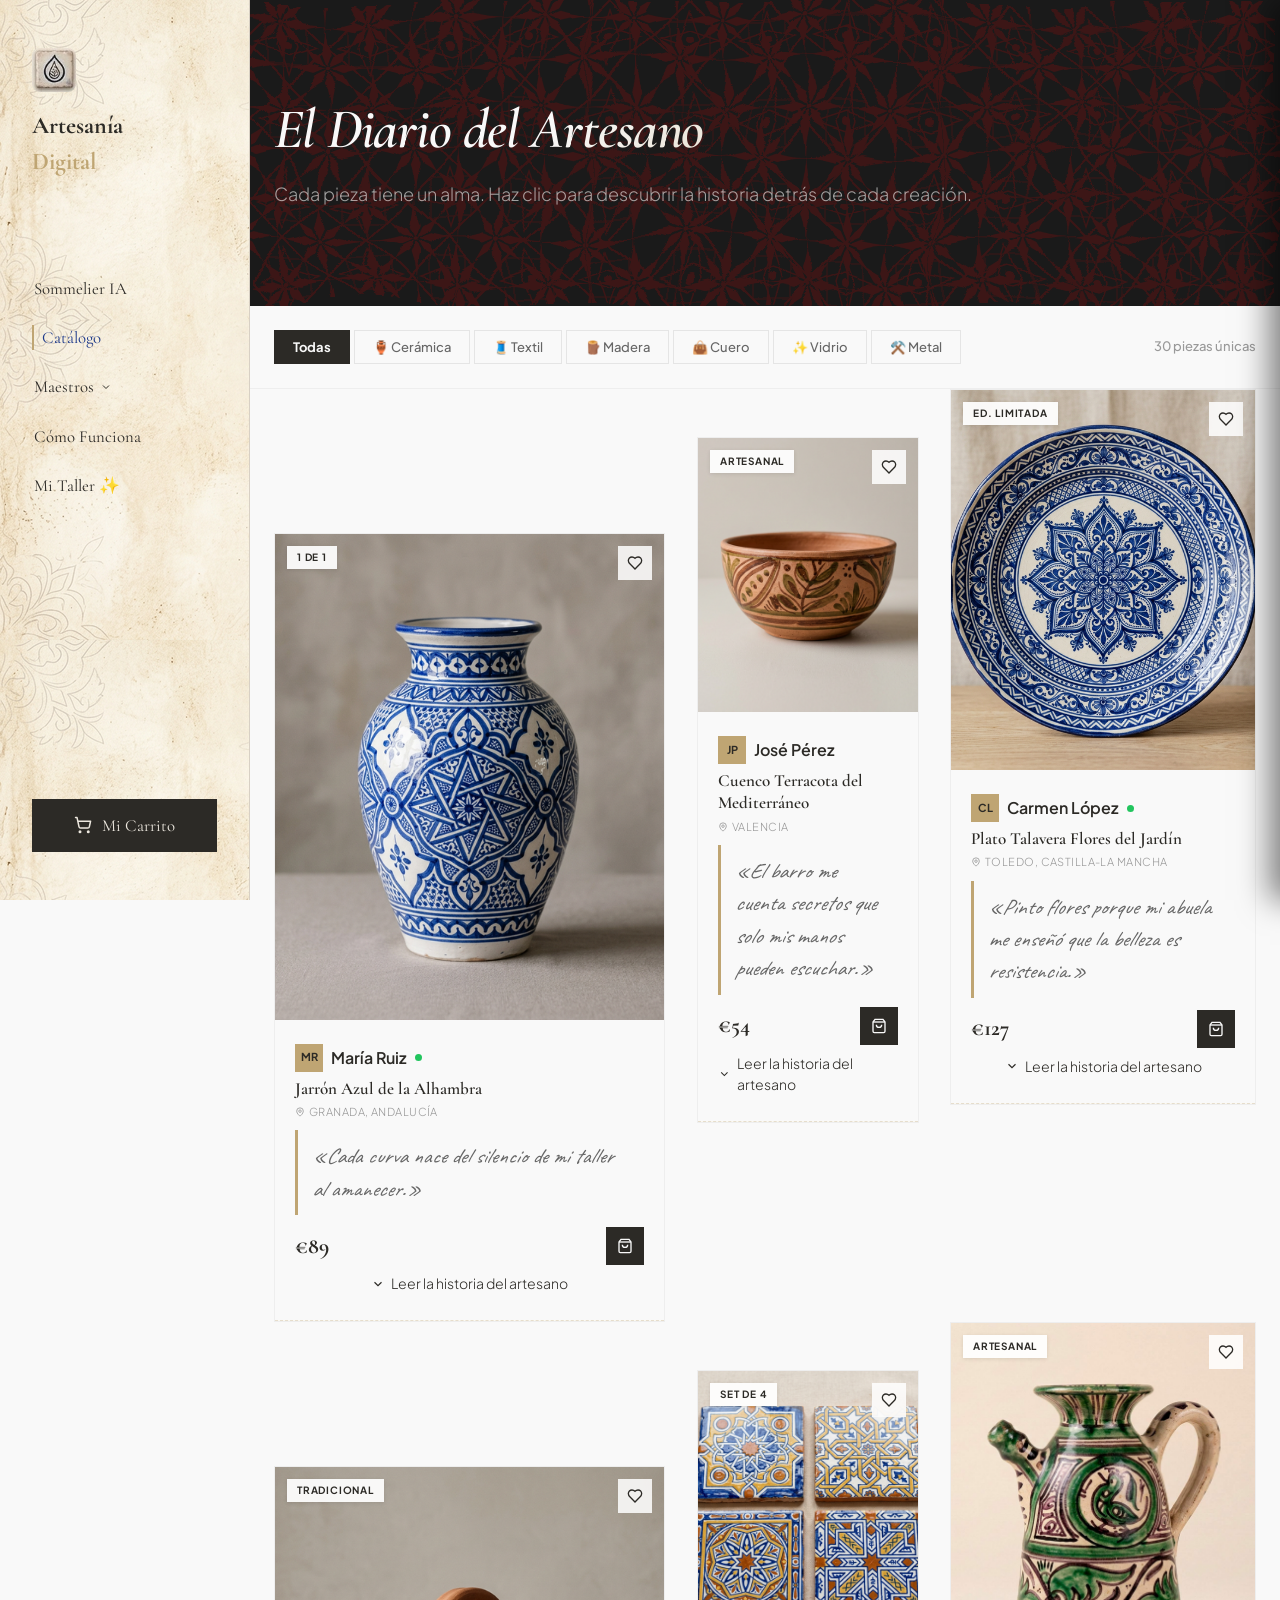
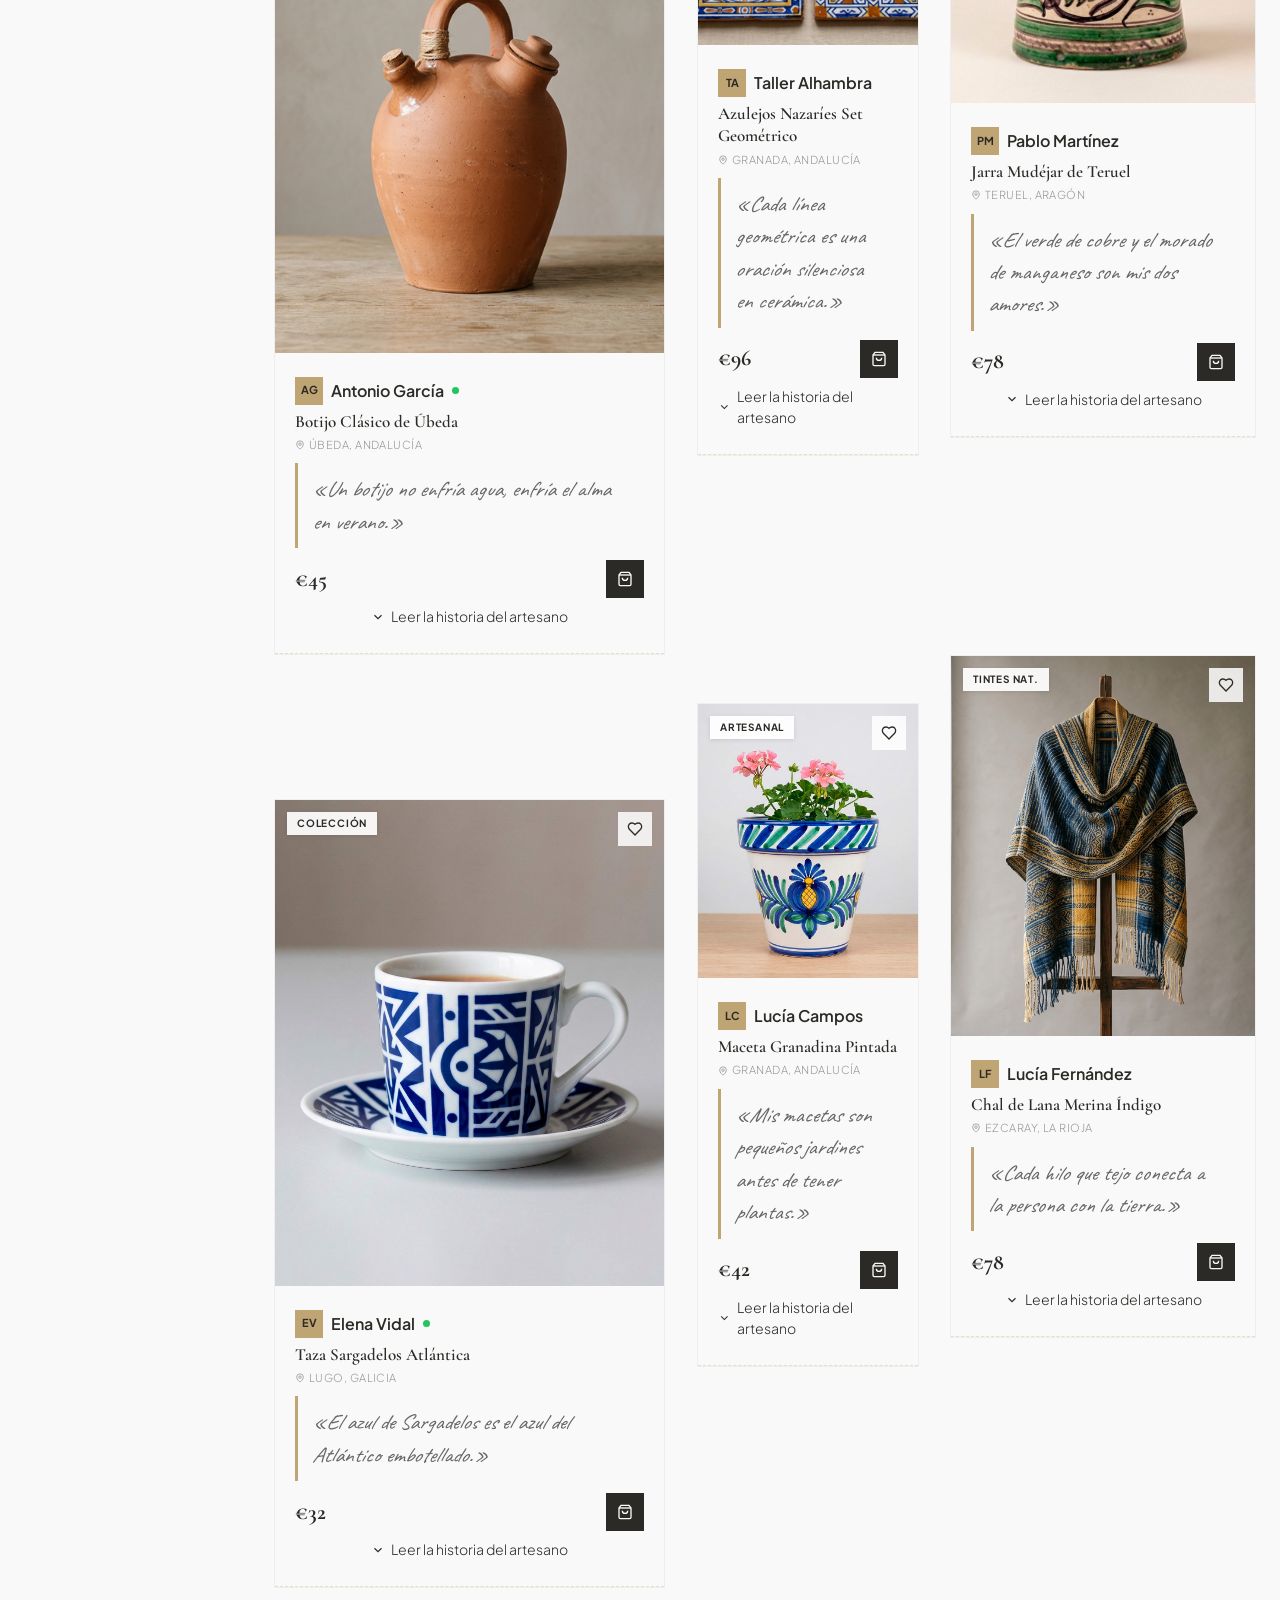
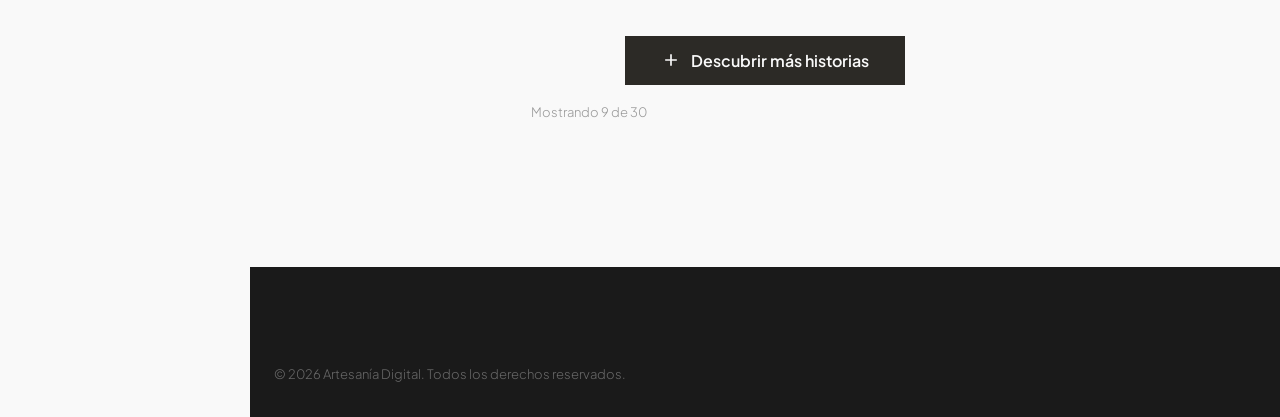
==== commit 4e1cc68e: "feat: Add flag wave animation and pure red color matrix to hero pattern overlay" ====
--- a/catalog.html
+++ b/catalog.html
@@ -17,6 +17,17 @@
 </head>
 
 <body>
+
+    <!-- Flag Wave SVG Filter Definition -->
+    <svg width="0" height="0" style="position: absolute; z-index: -1; visibility: hidden;">
+        <filter id="flag-wave" x="-20%" y="-20%" width="140%" height="140%">
+            <feTurbulence type="fractalNoise" baseFrequency="0.005 0.008" numOctaves="2" result="noise">
+                <animate attributeName="baseFrequency" values="0.005 0.008; 0.007 0.012; 0.005 0.008" dur="12s" repeatCount="indefinite" />
+            </feTurbulence>
+            <feDisplacementMap in="SourceGraphic" in2="noise" scale="40" xChannelSelector="R" yChannelSelector="G" result="displaced" />
+            <feColorMatrix in="displaced" type="matrix" values="0 0 0 0 1   0 0 0 0 0   0 0 0 0 0   0 0 0 1 0" />
+        </filter>
+    </svg>
 
     <!-- SIDEBAR NAV -->
     <aside class="sidebar-nav" id="navbar">
--- a/styles.css
+++ b/styles.css
@@ -424,40 +424,108 @@
   align-items: center;
   justify-content: center;
   overflow: hidden;
-  /* Remove old navbar padding */
   padding-top: var(--space-4xl);
   padding-bottom: var(--space-4xl);
-}
+  background-color: #0c0a09;
+  /* Dark base for WebGL */
+}
+
+
 
 .hero-bg {
   position: absolute;
   inset: 0;
-  z-index: -2;
+  z-index: 0;
+  /* Base photorealistic layer */
 }
 
 .hero-bg img {
   width: 100%;
   height: 100%;
   object-fit: cover;
-  filter: brightness(0.35);
+  filter: brightness(0.65);
+  /* Restore original image lighting */
+  animation: ambientZoom 25s infinite alternate ease-in-out;
+}
+
+@keyframes ambientZoom {
+  0% {
+    transform: scale(1);
+    filter: brightness(0.65);
+  }
+
+  100% {
+    transform: scale(1.08);
+    /* Slow elegant zoom */
+    filter: brightness(0.75);
+    /* Subtle lighting change */
+  }
+}
+
+.hero-pattern-overlay {
+  position: absolute;
+  inset: -10%;
+  z-index: 5;
+  pointer-events: none;
+  
+  background: url('assets/images/Moroccan-Star-Pattern.png') repeat center center;
+  background-size: 350px 350px;
+  
+  /* Apply the injected SVG filter which handles both distortion and pure red color matrix */
+  filter: url('#flag-wave');
+
+  opacity: 0.35;
+  animation: flagSway 15s ease-in-out infinite alternate;
+}
+
+@keyframes flagSway {
+  0% { transform: perspective(1000px) rotateX(1deg) rotateY(-1deg) scale(1); background-position: 0 0; opacity: 0.12; }
+  50% { transform: perspective(1000px) rotateX(-1deg) rotateY(1deg) scale(1.05); background-position: 25px 15px; opacity: 0.18; }
+  100% { transform: perspective(1000px) rotateX(1deg) rotateY(-1deg) scale(1); background-position: 0 0; opacity: 0.12; }
+}
+
+/* New Terracotta Wave Animation */
+.hero-wave {
+  position: absolute;
+  inset: 0;
+  z-index: 2;
+  /* Below pattern and text, above image */
+  pointer-events: none;
+  background: linear-gradient(60deg, transparent 30%, rgba(193, 107, 78, 0.6) 50%, transparent 70%);
+  background-size: 300% 300%;
+  mix-blend-mode: overlay;
+  /* Softly blends the wave color into the background elements */
+  animation: terracottaWavePass 15s infinite alternate ease-in-out;
+}
+
+@keyframes terracottaWavePass {
+  0% {
+    background-position: -20% 120%;
+  }
+
+  100% {
+    background-position: 120% -20%;
+  }
 }
 
 .hero-overlay {
   position: absolute;
   inset: 0;
-  z-index: -1;
-  background: linear-gradient(160deg,
-      rgba(12, 10, 9, 0.7) 0%,
-      rgba(28, 25, 23, 0.4) 50%,
-      rgba(202, 138, 4, 0.15) 100%);
+  z-index: 3; /* Placed below the pattern (which is z-index 5) */
+  background: rgba(0, 0, 0, 0.8); /* Uniform pitch black dark overlay */
+  pointer-events: none;
 }
 
 .hero-content {
+  position: relative;
+  z-index: 20;
+  /* Keep strictly over everything */
   text-align: center;
   max-width: 800px;
   padding: 0 var(--space-lg);
   animation: heroFadeIn 1.2s ease-out;
 }
+
 
 .hero-badge {
   display: inline-flex;
@@ -496,13 +564,15 @@
 }
 
 .hero-subtitle {
-  color: rgba(250, 250, 249, 0.75);
+  color: rgba(250, 250, 249, 0.85);
   font-family: var(--font-heading);
-  font-size: 1.2rem;
+  font-size: 1.25rem;
   font-weight: 400;
   max-width: 600px;
   margin: 0 auto var(--space-2xl);
   line-height: 1.7;
+  text-shadow: 0 2px 10px rgba(0, 0, 0, 0.5);
+  /* Keep text-shadow for readability over WebGL */
 }
 
 .hero-actions {
